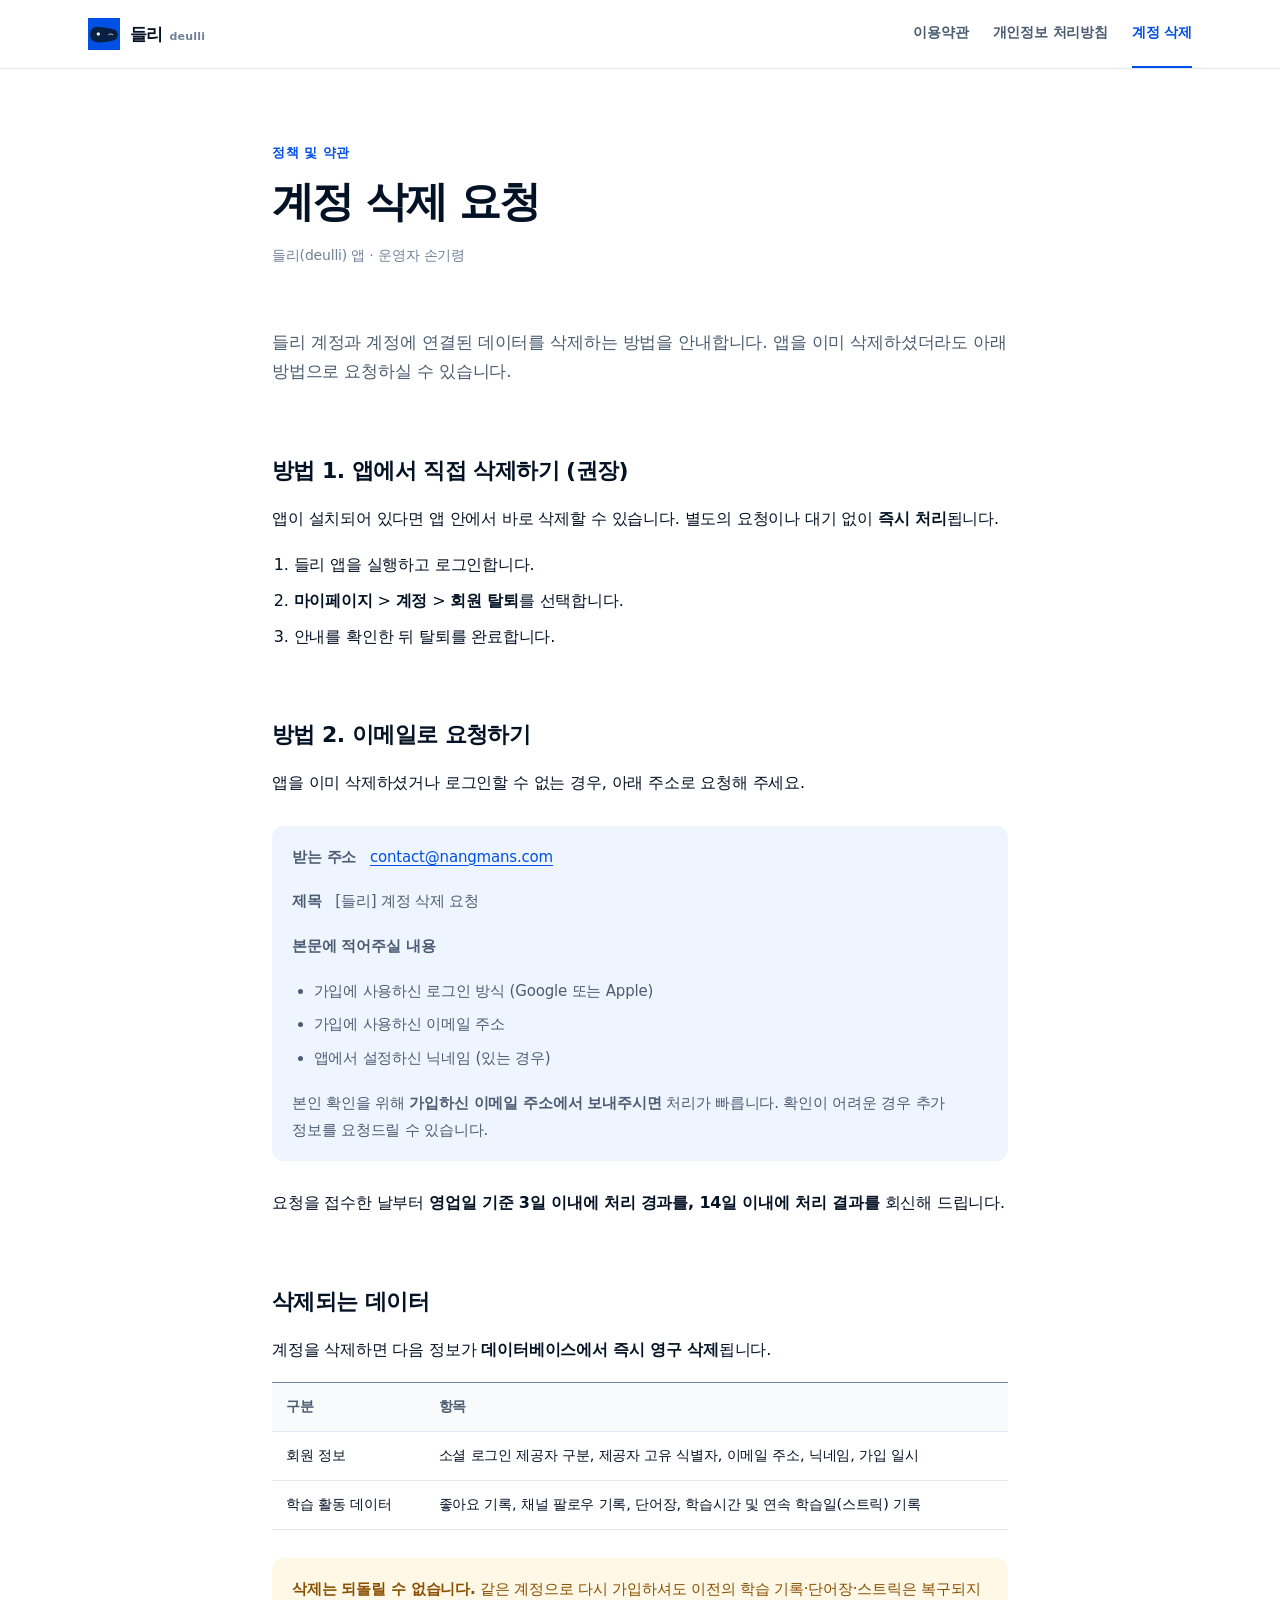
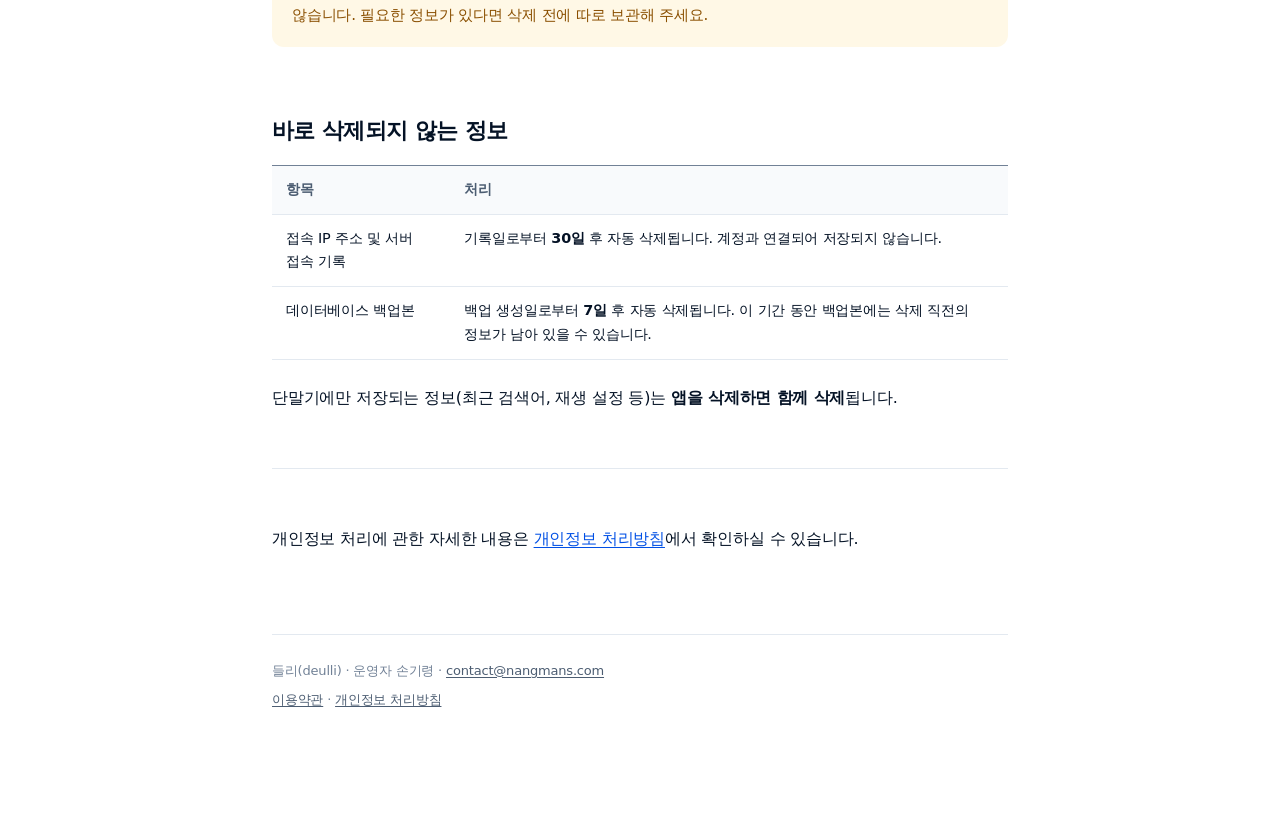
==== account-deletion.html @ 16d074c0 "브랜드 로고 및 고정 목차 적용" ====
<!DOCTYPE html>
<html lang="ko">
<head>
<meta charset="utf-8">
<meta name="viewport" content="width=device-width, initial-scale=1">
<title>계정 삭제 요청 · 들리(deulli)</title>
<meta name="description" content="들리(deulli) 앱의 계정과 데이터를 삭제하는 방법을 안내합니다.">
<meta name="robots" content="index, follow">
<link rel="canonical" href="https://deulli.policy.nangmans.com/account-deletion">
<meta property="og:type" content="website">
<meta property="og:locale" content="ko_KR">
<meta property="og:site_name" content="들리(deulli)">
<meta property="og:title" content="계정 삭제 요청 · 들리(deulli)">
<meta property="og:description" content="들리(deulli) 앱의 계정과 데이터를 삭제하는 방법을 안내합니다.">
<meta property="og:url" content="https://deulli.policy.nangmans.com/account-deletion">
<link rel="icon" type="image/svg+xml" href="/logo.svg">
<link rel="stylesheet" href="/styles.css">
</head>
<body>

<a class="skip-link" href="#main-content">본문으로 건너뛰기</a>

<header class="site-header">
	<div class="site-header-inner">
		<a class="brand" href="/terms" aria-label="들리 정책 및 약관">
			<img class="brand-logo" src="/logo.svg" alt="" width="32" height="32">
			<span>들리 <small>deulli</small></span>
		</a>
		<nav class="policy-tabs" aria-label="정책 문서">
			<a href="/terms">이용약관</a>
			<a href="/privacy">개인정보 처리방침</a>
			<a href="/account-deletion" aria-current="page">계정 삭제</a>
		</nav>
	</div>
</header>

<main class="wrap" id="main-content">

<header class="doc">
	<p class="eyebrow">정책 및 약관</p>
	<h1>계정 삭제 요청</h1>
	<p class="meta">들리(deulli) 앱 · 운영자 손기령</p>
</header>

<article class="document-body standalone">

<p class="lead">들리 계정과 계정에 연결된 데이터를 삭제하는 방법을 안내합니다. 앱을 이미 삭제하셨더라도 아래 방법으로 요청하실 수 있습니다.</p>

<h2>방법 1. 앱에서 직접 삭제하기 (권장)</h2>
<p>앱이 설치되어 있다면 앱 안에서 바로 삭제할 수 있습니다. 별도의 요청이나 대기 없이 <strong>즉시 처리</strong>됩니다.</p>
<ol>
	<li>들리 앱을 실행하고 로그인합니다.</li>
	<li><strong>마이페이지</strong> &gt; <strong>계정</strong> &gt; <strong>회원 탈퇴</strong>를 선택합니다.</li>
	<li>안내를 확인한 뒤 탈퇴를 완료합니다.</li>
</ol>

<h2>방법 2. 이메일로 요청하기</h2>
<p>앱을 이미 삭제하셨거나 로그인할 수 없는 경우, 아래 주소로 요청해 주세요.</p>

<div class="note">
	<p><strong>받는 주소</strong> &nbsp; <a href="mailto:contact@nangmans.com?subject=%5B%EB%93%A4%EB%A6%AC%5D%20%EA%B3%84%EC%A0%95%20%EC%82%AD%EC%A0%9C%20%EC%9A%94%EC%B2%AD">contact@nangmans.com</a></p>
	<p><strong>제목</strong> &nbsp; [들리] 계정 삭제 요청</p>
	<p><strong>본문에 적어주실 내용</strong></p>
	<ul>
		<li>가입에 사용하신 로그인 방식 (Google 또는 Apple)</li>
		<li>가입에 사용하신 이메일 주소</li>
		<li>앱에서 설정하신 닉네임 (있는 경우)</li>
	</ul>
	<p>본인 확인을 위해 <strong>가입하신 이메일 주소에서 보내주시면</strong> 처리가 빠릅니다. 확인이 어려운 경우 추가 정보를 요청드릴 수 있습니다.</p>
</div>

<p>요청을 접수한 날부터 <strong>영업일 기준 3일 이내에 처리 경과를, 14일 이내에 처리 결과를</strong> 회신해 드립니다.</p>

<h2>삭제되는 데이터</h2>
<p>계정을 삭제하면 다음 정보가 <strong>데이터베이스에서 즉시 영구 삭제</strong>됩니다.</p>
<div class="table-scroll">
<table>
<tbody>
	<tr><th>구분</th><th>항목</th></tr>
	<tr><td>회원 정보</td><td>소셜 로그인 제공자 구분, 제공자 고유 식별자, 이메일 주소, 닉네임, 가입 일시</td></tr>
	<tr><td>학습 활동 데이터</td><td>좋아요 기록, 채널 팔로우 기록, 단어장, 학습시간 및 연속 학습일(스트릭) 기록</td></tr>
</tbody>
</table>
</div>

<div class="warn">
	<p><strong>삭제는 되돌릴 수 없습니다.</strong> 같은 계정으로 다시 가입하셔도 이전의 학습 기록·단어장·스트릭은 복구되지 않습니다. 필요한 정보가 있다면 삭제 전에 따로 보관해 주세요.</p>
</div>

<h2>바로 삭제되지 않는 정보</h2>
<div class="table-scroll">
<table>
<tbody>
	<tr><th>항목</th><th>처리</th></tr>
	<tr><td>접속 IP 주소 및 서버 접속 기록</td><td>기록일로부터 <strong>30일</strong> 후 자동 삭제됩니다. 계정과 연결되어 저장되지 않습니다.</td></tr>
	<tr><td>데이터베이스 백업본</td><td>백업 생성일로부터 <strong>7일</strong> 후 자동 삭제됩니다. 이 기간 동안 백업본에는 삭제 직전의 정보가 남아 있을 수 있습니다.</td></tr>
</tbody>
</table>
</div>

<p>단말기에만 저장되는 정보(최근 검색어, 재생 설정 등)는 <strong>앱을 삭제하면 함께 삭제</strong>됩니다.</p>

<hr>

<p>개인정보 처리에 관한 자세한 내용은 <a href="/privacy">개인정보 처리방침</a>에서 확인하실 수 있습니다.</p>

</article>

<footer class="doc">
	<p>들리(deulli) · 운영자 손기령 · <a href="mailto:contact@nangmans.com">contact@nangmans.com</a></p>
	<p><a href="/terms">이용약관</a> · <a href="/privacy">개인정보 처리방침</a></p>
</footer>

</main>
</body>
</html>
---- styles.css ----
:root {
	/* Deulli color system — light semantic layer */
	color-scheme: light;
	--background-base: #ffffff;
	--surface-subtle: #f8fafc;
	--surface-muted: #f1f4f8;
	--text-primary: #041225;
	--text-secondary: #4c5d72;
	--text-tertiary: #718196;
	--border-subtle: #e3e9f0;
	--action-primary: #0150e5;
	--action-primary-hover: #0640b9;
	--action-primary-subtle: #eff5ff;
	--warning-subtle: #fff8e6;
	--warning-text: #8a4f00;
	--danger-subtle: #fff0f0;
	--danger-text: #b4232a;
	--content-width: 46rem;
	--site-width: 72rem;
}

* {
	box-sizing: border-box;
}

html {
	-webkit-text-size-adjust: 100%;
	scroll-behavior: smooth;
	scroll-padding-top: 6rem;
}

body {
	margin: 0;
	background: var(--background-base);
	color: var(--text-primary);
	font-family: Pretendard, -apple-system, BlinkMacSystemFont, "Apple SD Gothic Neo",
		"Noto Sans KR", "Malgun Gothic", system-ui, sans-serif;
	font-size: 16px;
	line-height: 1.78;
	letter-spacing: -0.012em;
	word-break: keep-all;
	overflow-wrap: anywhere;
}

a {
	color: var(--action-primary);
	text-underline-offset: 0.18em;
	text-decoration-thickness: 1px;
}

a:hover {
	color: var(--action-primary-hover);
}

a:focus-visible,
summary:focus-visible {
	outline: 3px solid #bbd6ff;
	outline-offset: 3px;
	border-radius: 4px;
}

.skip-link {
	position: fixed;
	z-index: 100;
	top: 0.75rem;
	left: 0.75rem;
	padding: 0.625rem 0.875rem;
	background: var(--text-primary);
	color: #ffffff;
	text-decoration: none;
	transform: translateY(-150%);
}

.skip-link:focus {
	transform: translateY(0);
}

/* 상단 브랜드 및 문서 탭 */
.site-header {
	position: sticky;
	z-index: 20;
	top: 0;
	border-bottom: 1px solid var(--border-subtle);
	background: rgba(255, 255, 255, 0.96);
	backdrop-filter: blur(12px);
	-webkit-backdrop-filter: blur(12px);
}

.site-header-inner {
	display: flex;
	align-items: stretch;
	justify-content: space-between;
	width: min(100%, var(--site-width));
	min-height: 4.25rem;
	margin: 0 auto;
	padding: 0 1.5rem;
	gap: 2rem;
}

.brand {
	display: inline-flex;
	flex: 0 0 auto;
	align-items: center;
	align-self: center;
	gap: 0.625rem;
	color: var(--text-primary);
	font-size: 1.0625rem;
	font-weight: 750;
	letter-spacing: -0.03em;
	text-decoration: none;
}

.brand-logo {
	display: block;
	flex: 0 0 auto;
	width: 2rem;
	height: 2rem;
}

.brand > span {
	display: inline-flex;
	align-items: baseline;
	gap: 0.4rem;
}

.brand small {
	color: var(--text-tertiary);
	font-size: 0.6875rem;
	font-weight: 650;
	letter-spacing: 0.02em;
}

.policy-tabs {
	display: flex;
	align-items: stretch;
	gap: 1.5rem;
	white-space: nowrap;
}

.policy-tabs a {
	display: inline-flex;
	align-items: center;
	border-bottom: 2px solid transparent;
	color: var(--text-secondary);
	font-size: 0.9rem;
	font-weight: 600;
	text-decoration: none;
}

.policy-tabs a:hover {
	color: var(--text-primary);
}

.policy-tabs a[aria-current="page"] {
	border-bottom-color: var(--action-primary);
	color: var(--action-primary);
	font-weight: 700;
}

.wrap {
	width: min(100%, var(--site-width));
	margin: 0 auto;
	padding: 4.5rem 1.5rem 6rem;
}

header.doc {
	max-width: var(--content-width);
	margin-bottom: 3.75rem;
}

.wrap:not(.has-toc) > header.doc {
	margin-inline: auto;
}

.has-toc > header.doc {
	margin-left: 16.5rem;
}

.eyebrow {
	margin: 0 0 0.75rem;
	color: var(--action-primary);
	font-size: 0.8125rem;
	font-weight: 700;
	letter-spacing: 0.04em;
}

h1 {
	margin: 0 0 0.875rem;
	font-size: clamp(2rem, 5vw, 2.625rem);
	font-weight: 760;
	line-height: 1.25;
	letter-spacing: -0.04em;
}

h2 {
	margin: 4rem 0 1.125rem;
	padding-top: 0.25rem;
	font-size: 1.375rem;
	line-height: 1.45;
	letter-spacing: -0.025em;
	scroll-margin-top: 6rem;
}

h3 {
	margin: 2.5rem 0 0.875rem;
	font-size: 1.0625rem;
	line-height: 1.55;
	letter-spacing: -0.015em;
}

p,
ul,
ol {
	margin: 0 0 1.125rem;
}

ul,
ol {
	padding-left: 1.35rem;
}

li {
	margin-bottom: 0.45rem;
}

strong {
	font-weight: 700;
}

.meta {
	margin: 0;
	color: var(--text-tertiary);
	font-size: 0.875rem;
}

.lead {
	color: var(--text-secondary);
	font-size: 1.0625rem;
	line-height: 1.75;
}

hr {
	margin: 3.5rem 0;
	border: 0;
	border-top: 1px solid var(--border-subtle);
}

.document-shell {
	display: grid;
	grid-template-columns: 13.5rem minmax(0, var(--content-width));
	align-items: start;
	gap: 3rem;
}

.document-body {
	min-width: 0;
	max-width: var(--content-width);
}

.document-body > :first-child {
	margin-top: 0;
}

.standalone {
	margin: 0 auto;
}

/* 긴 문서의 목차 */
.toc-column {
	min-width: 0;
	position: sticky;
	top: 6rem;
	max-height: calc(100vh - 7.5rem);
	overflow-y: auto;
	scrollbar-width: thin;
}

nav.toc {
	padding-right: 0.75rem;
}

nav.toc h2 {
	margin: 0 0 0.875rem;
	padding: 0;
	color: var(--text-primary);
	font-size: 0.8125rem;
	font-weight: 700;
	letter-spacing: 0.02em;
}

nav.toc ol {
	margin: 0;
	padding: 0;
	list-style: none;
	font-size: 0.8125rem;
	line-height: 1.55;
}

nav.toc li {
	margin: 0;
}

nav.toc a {
	display: block;
	padding: 0.35rem 0;
	color: var(--text-tertiary);
	text-decoration: none;
}

nav.toc a:hover {
	color: var(--action-primary);
}

/* 조문 항 번호 */
.clause {
	margin: 0 0 0.9375rem;
}

/* 표 */
.table-scroll {
	margin: 0 0 1.5rem;
	overflow-x: auto;
	-webkit-overflow-scrolling: touch;
}

table {
	width: 100%;
	min-width: 30rem;
	border-collapse: collapse;
	border-top: 1px solid var(--text-tertiary);
	border-bottom: 1px solid var(--border-subtle);
	font-size: 0.9rem;
	line-height: 1.65;
}

th,
td {
	padding: 0.75rem 0.875rem;
	border: 0;
	border-bottom: 1px solid var(--border-subtle);
	text-align: left;
	vertical-align: top;
}

th {
	background: var(--surface-subtle);
	color: var(--text-secondary);
	font-weight: 700;
	white-space: nowrap;
}

/* 안내 및 주의 */
.note,
.warn {
	margin: 1.75rem 0;
	padding: 1.125rem 1.25rem;
	border-radius: 12px;
	font-size: 0.9375rem;
}

.note {
	background: var(--action-primary-subtle);
	color: var(--text-secondary);
}

.warn {
	background: var(--warning-subtle);
	color: var(--warning-text);
}

.note p:last-child,
.warn p:last-child,
.note ul:last-child,
.warn ul:last-child {
	margin-bottom: 0;
}

/* 배포 전 채워야 할 값 */
.todo {
	padding: 0.0625rem 0.375rem;
	border-radius: 4px;
	background: var(--danger-subtle);
	color: var(--danger-text);
	font-size: 0.9em;
	font-weight: 700;
}

footer.doc {
	max-width: var(--content-width);
	margin-top: 5rem;
	margin-left: auto;
	margin-right: auto;
	padding-top: 1.5rem;
	border-top: 1px solid var(--border-subtle);
	color: var(--text-tertiary);
	font-size: 0.8125rem;
}

.has-toc > footer.doc {
	margin-left: 16.5rem;
	margin-right: 0;
}

footer.doc p {
	margin-bottom: 0.4rem;
}

footer.doc a {
	color: var(--text-secondary);
}

.redirect {
	display: grid;
	min-height: 100vh;
	place-items: center;
	padding: 1.5rem;
	text-align: center;
}

.redirect p {
	color: var(--text-secondary);
}

@media (max-width: 760px) {
	html {
		scroll-padding-top: 8.75rem;
	}

	.site-header-inner {
		display: block;
		min-height: auto;
		padding: 0.75rem 1rem 0;
	}

	.brand {
		min-height: 1.75rem;
	}

	.policy-tabs {
		gap: 1.25rem;
		margin: 0.5rem -1rem 0;
		padding: 0 1rem;
		overflow-x: auto;
		scrollbar-width: none;
	}

	.policy-tabs::-webkit-scrollbar {
		display: none;
	}

	.policy-tabs a {
		min-height: 2.75rem;
		font-size: 0.875rem;
	}

	.wrap {
		padding: 3.25rem 1.25rem 4.5rem;
	}

	header.doc,
	.has-toc > header.doc,
	.has-toc > footer.doc {
		margin-left: 0;
		margin-right: 0;
	}

	.wrap:not(.has-toc) > header.doc,
	.wrap:not(.has-toc) > footer.doc {
		margin-left: auto;
		margin-right: auto;
	}

	.has-toc > header.doc {
		margin-bottom: 2.75rem;
	}

	h1 {
		font-size: 2rem;
	}

	h2 {
		margin-top: 3.5rem;
		font-size: 1.25rem;
		scroll-margin-top: 8.75rem;
	}

	.document-shell {
		display: block;
	}

	.toc-column {
		position: static;
		max-height: none;
		margin-bottom: 3rem;
		overflow: visible;
	}

	nav.toc {
		position: static;
		max-height: 15rem;
		padding: 1rem 1.125rem;
		border-radius: 12px;
		background: var(--surface-subtle);
	}

	nav.toc h2 {
		margin-bottom: 0.5rem;
	}

	nav.toc a {
		padding: 0.4rem 0;
	}

	th,
	td {
		padding: 0.6875rem 0.75rem;
	}
}

@media print {
	.site-header,
	.toc-column {
		display: none;
	}

	.wrap {
		width: auto;
		padding: 0;
	}

	.has-toc > header.doc,
	.has-toc > footer.doc {
		margin-left: 0;
		margin-right: 0;
	}

	.document-shell {
		display: block;
	}

	a {
		color: inherit;
	}
}
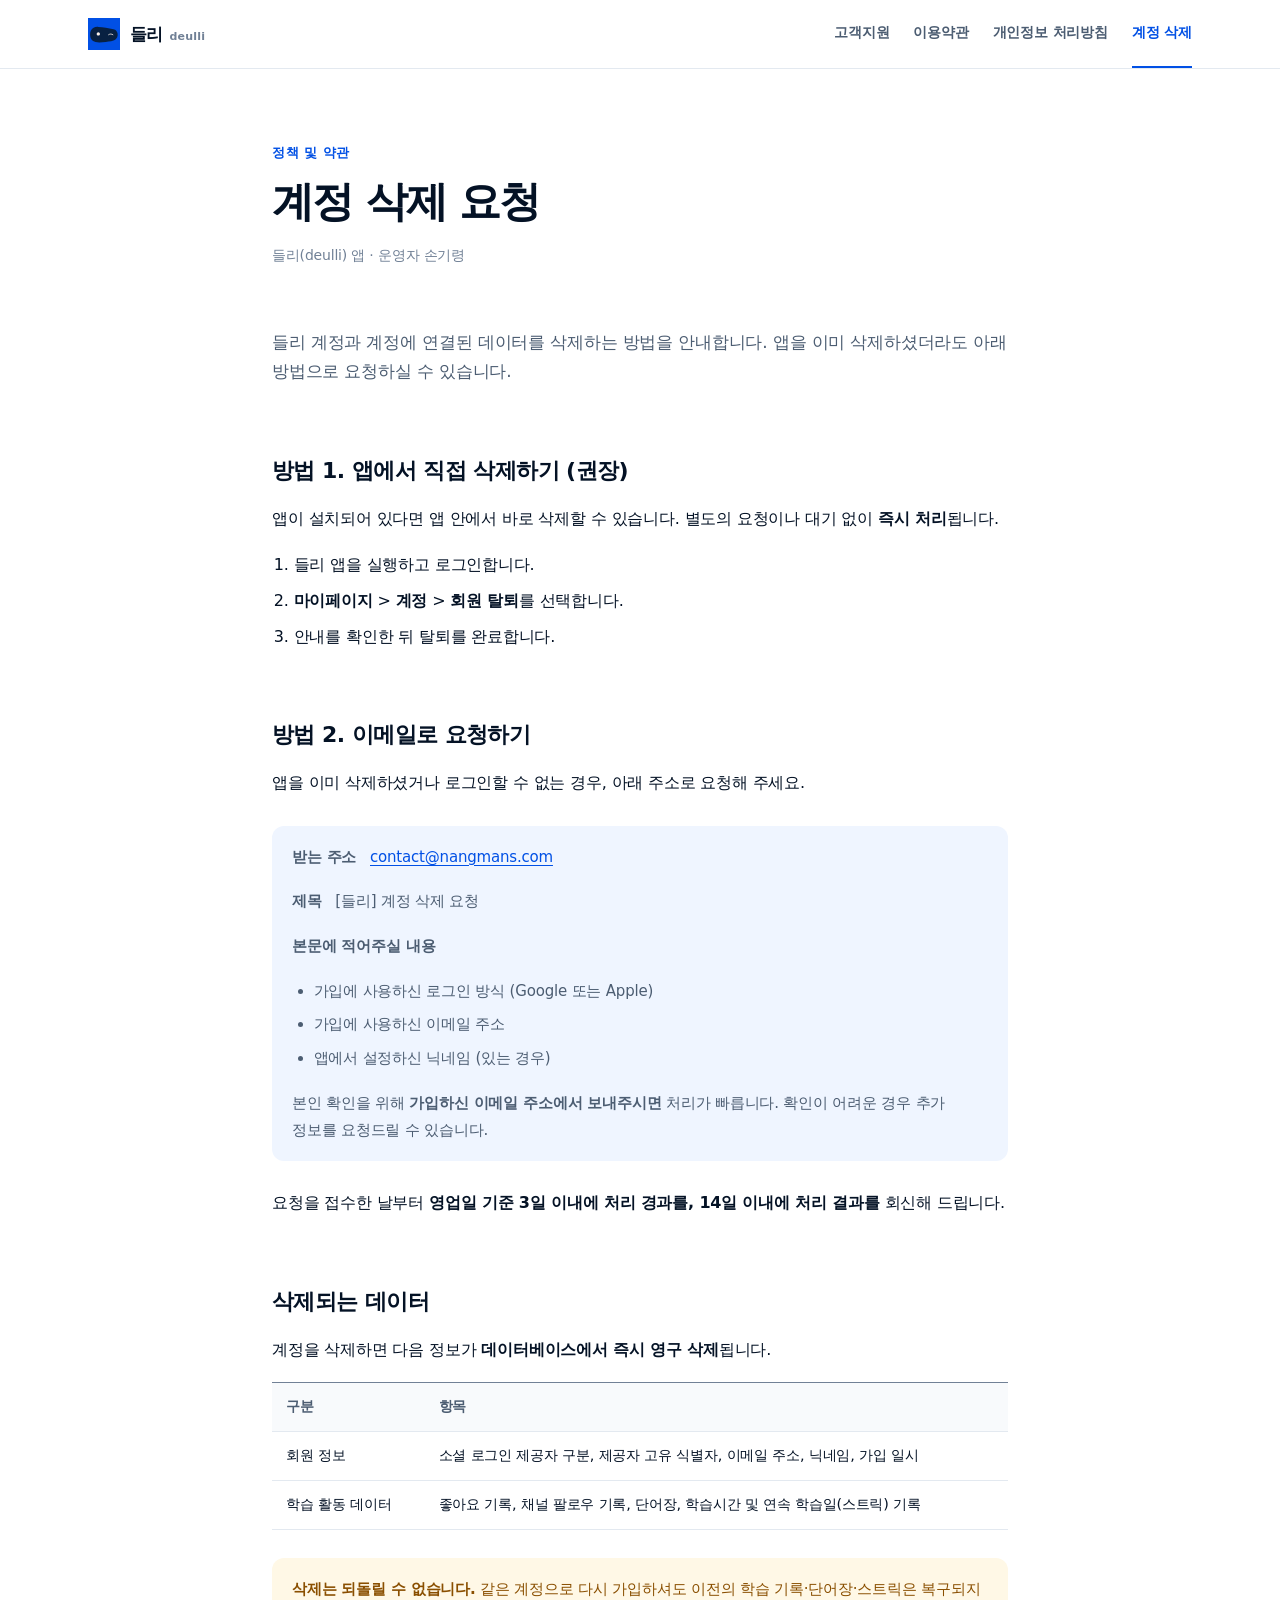
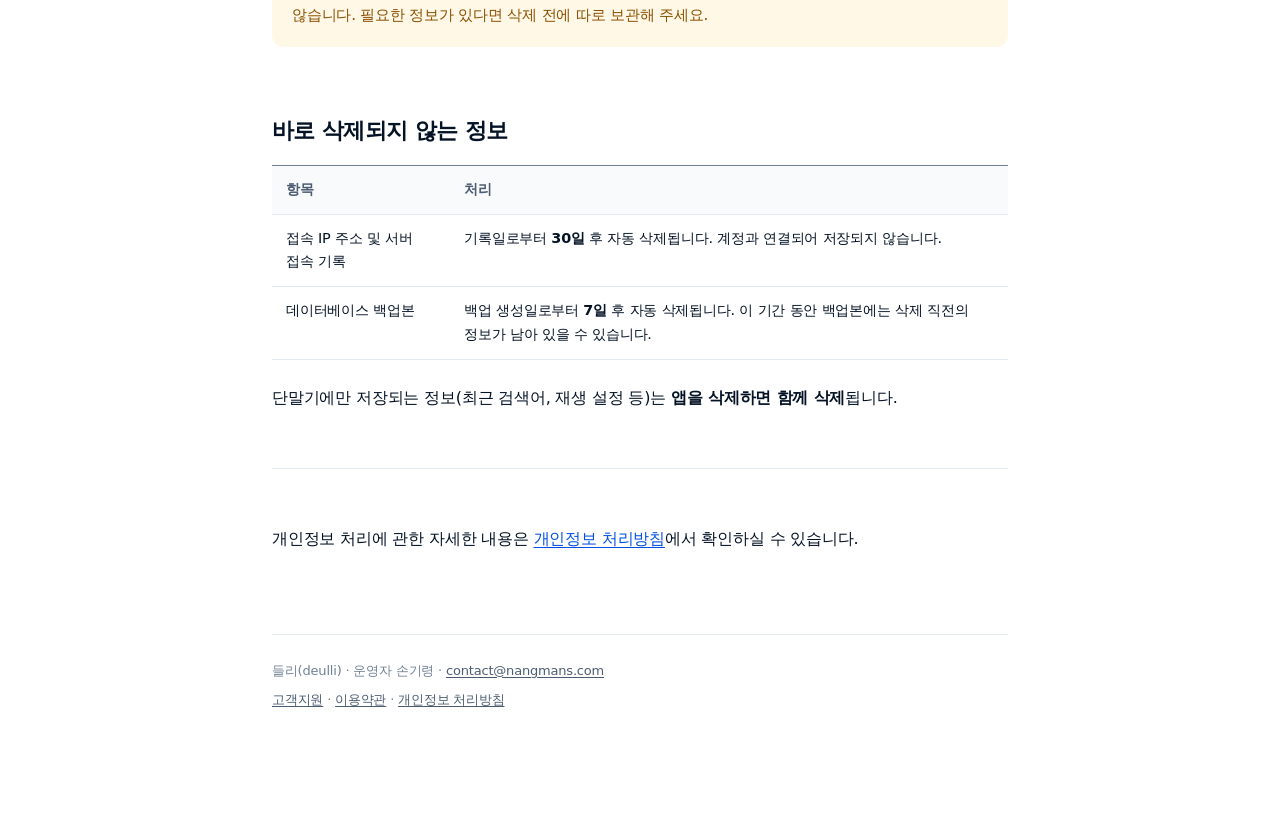
==== commit da53c2e3: "feat: 고객지원 페이지(/support) 추가 App Store Connect 의 Support URL 은 Privacy Policy URL 과 함께 required 필드다. " ====
--- a/account-deletion.html
+++ b/account-deletion.html
@@ -27,6 +27,7 @@
 			<span>들리 <small>deulli</small></span>
 		</a>
 		<nav class="policy-tabs" aria-label="정책 문서">
+			<a href="/support">고객지원</a>
 			<a href="/terms">이용약관</a>
 			<a href="/privacy">개인정보 처리방침</a>
 			<a href="/account-deletion" aria-current="page">계정 삭제</a>
@@ -108,7 +109,7 @@
 
 <footer class="doc">
 	<p>들리(deulli) · 운영자 손기령 · <a href="mailto:contact@nangmans.com">contact@nangmans.com</a></p>
-	<p><a href="/terms">이용약관</a> · <a href="/privacy">개인정보 처리방침</a></p>
+	<p><a href="/support">고객지원</a> · <a href="/terms">이용약관</a> · <a href="/privacy">개인정보 처리방침</a></p>
 </footer>
 
 </main>
--- a/styles.css
+++ b/styles.css
@@ -279,13 +279,38 @@
 	padding-right: 0.75rem;
 }
 
-nav.toc h2 {
-	margin: 0 0 0.875rem;
-	padding: 0;
+.toc-disclosure > summary {
+	display: flex;
+	align-items: center;
+	justify-content: space-between;
+	gap: 0.75rem;
+	margin-bottom: 0.875rem;
 	color: var(--text-primary);
 	font-size: 0.8125rem;
 	font-weight: 700;
 	letter-spacing: 0.02em;
+	list-style: none;
+	cursor: pointer;
+}
+
+.toc-disclosure > summary::-webkit-details-marker {
+	display: none;
+}
+
+.toc-disclosure > summary::after {
+	content: "";
+	flex: 0 0 auto;
+	width: 0.4375rem;
+	height: 0.4375rem;
+	margin-top: -0.25rem;
+	border-right: 1.5px solid var(--text-tertiary);
+	border-bottom: 1.5px solid var(--text-tertiary);
+	transform: rotate(45deg);
+}
+
+.toc-disclosure[open] > summary::after {
+	margin-top: 0.1875rem;
+	transform: rotate(-135deg);
 }
 
 nav.toc ol {
@@ -311,6 +336,11 @@
 	color: var(--action-primary);
 }
 
+.toc-note {
+	color: var(--text-tertiary);
+	white-space: nowrap;
+}
+
 /* 조문 항 번호 */
 .clause {
 	margin: 0 0 0.9375rem;
@@ -321,6 +351,11 @@
 	margin: 0 0 1.5rem;
 	overflow-x: auto;
 	-webkit-overflow-scrolling: touch;
+}
+
+/* 열이 많은 표는 좁게 눌리면 법령 인용이 중간에서 끊기므로 최소 폭을 더 준다 */
+table.wide {
+	min-width: 52rem;
 }
 
 table {
@@ -373,6 +408,55 @@
 .note ul:last-child,
 .warn ul:last-child {
 	margin-bottom: 0;
+}
+
+/* 고객지원 — 문의 창구 강조 블록. 스토어 심사에서 연락 수단이 한눈에 보여야 한다 */
+.contact-panel {
+	margin: 1.75rem 0 2rem;
+	padding: 1.5rem;
+	border: 1px solid var(--border-subtle);
+	border-radius: 14px;
+	background: var(--surface-subtle);
+}
+
+.contact-panel dl {
+	display: grid;
+	grid-template-columns: auto minmax(0, 1fr);
+	margin: 0 0 1.375rem;
+	gap: 0.5rem 1.5rem;
+	font-size: 0.9375rem;
+}
+
+.contact-panel dt {
+	color: var(--text-tertiary);
+	font-weight: 700;
+	white-space: nowrap;
+}
+
+.contact-panel dd {
+	margin: 0;
+}
+
+.contact-panel > :last-child {
+	margin-bottom: 0;
+}
+
+.button {
+	display: inline-flex;
+	align-items: center;
+	min-height: 2.75rem;
+	padding: 0 1.375rem;
+	border-radius: 10px;
+	background: var(--action-primary);
+	color: #ffffff;
+	font-size: 0.9375rem;
+	font-weight: 700;
+	text-decoration: none;
+}
+
+.button:hover {
+	background: var(--action-primary-hover);
+	color: #ffffff;
 }
 
 /* 배포 전 채워야 할 값 */
@@ -412,6 +496,7 @@
 .redirect {
 	display: grid;
 	min-height: 100vh;
+	min-height: 100svh;
 	place-items: center;
 	padding: 1.5rem;
 	text-align: center;
@@ -421,7 +506,78 @@
 	color: var(--text-secondary);
 }
 
-@media (max-width: 760px) {
+/* 사이드바 목차를 유지하기에 폭이 좁아지는 구간 — 단일 컬럼으로 전환 */
+@media (max-width: 60rem) {
+	.document-shell {
+		display: block;
+	}
+
+	header.doc,
+	.has-toc > header.doc,
+	.has-toc > footer.doc {
+		margin-left: 0;
+		margin-right: 0;
+	}
+
+	.wrap:not(.has-toc) > header.doc,
+	.wrap:not(.has-toc) > footer.doc {
+		margin-left: auto;
+		margin-right: auto;
+	}
+
+	.has-toc > header.doc {
+		margin-bottom: 2.75rem;
+	}
+
+	/* 목차는 본문 위 접이식 카드로 배치한다. 높이를 제한하면 내용이 넘쳐 본문을 가리므로
+	   max-height 를 두지 않고, 대신 기본 접힘 상태로 본문을 밀어내지 않게 한다. */
+	.toc-column {
+		position: static;
+		max-width: var(--content-width);
+		max-height: none;
+		margin-bottom: 2.5rem;
+		overflow: visible;
+	}
+
+	.toc-disclosure {
+		padding: 0.875rem 1.125rem;
+		border-radius: 14px;
+		background: var(--surface-subtle);
+	}
+
+	.toc-disclosure > summary {
+		align-items: center;
+		min-height: 1.75rem;
+		margin-bottom: 0;
+		font-size: 0.9375rem;
+	}
+
+	.toc-disclosure[open] > summary {
+		margin-bottom: 0.375rem;
+	}
+
+	nav.toc {
+		position: static;
+		max-height: none;
+		padding-right: 0;
+	}
+
+	nav.toc ol {
+		font-size: 0.875rem;
+		line-height: 1.5;
+	}
+
+	nav.toc li + li {
+		border-top: 1px solid var(--border-subtle);
+	}
+
+	nav.toc a {
+		padding: 0.5625rem 0;
+	}
+}
+
+/* 휴대폰 */
+@media (max-width: 47.5rem) {
 	html {
 		scroll-padding-top: 8.75rem;
 	}
@@ -457,87 +613,102 @@
 		padding: 3.25rem 1.25rem 4.5rem;
 	}
 
-	header.doc,
+	h1 {
+		font-size: clamp(1.625rem, 7vw, 2rem);
+	}
+
+	h2 {
+		margin-top: 3.5rem;
+		font-size: 1.25rem;
+		scroll-margin-top: 8.75rem;
+	}
+
+	h3 {
+		margin-top: 2rem;
+	}
+
+	/* 표는 좌우 여백까지 써야 좁은 화면에서 읽을 수 있다 */
+	.table-scroll {
+		margin-inline: -1.25rem;
+		padding-inline: 1.25rem;
+	}
+
+	th,
+	td {
+		padding: 0.6875rem 0.75rem;
+	}
+
+	.note,
+	.warn {
+		padding: 1rem 1.125rem;
+	}
+
+	.contact-panel {
+		padding: 1.25rem;
+	}
+
+	/* 좁은 화면에서는 항목명과 값을 위아래로 쌓는다 */
+	.contact-panel dl {
+		display: block;
+	}
+
+	.contact-panel dt {
+		margin-top: 0.75rem;
+		font-size: 0.8125rem;
+	}
+
+	.contact-panel dt:first-child {
+		margin-top: 0;
+	}
+
+	.button {
+		width: 100%;
+		justify-content: center;
+	}
+
+	footer.doc {
+		margin-top: 3.5rem;
+	}
+}
+
+/* 소형 휴대폰 (320px 대) */
+@media (max-width: 23.5rem) {
+	.wrap {
+		padding-left: 1rem;
+		padding-right: 1rem;
+	}
+
+	.table-scroll {
+		margin-inline: -1rem;
+		padding-inline: 1rem;
+	}
+
+	.toc-note {
+		white-space: normal;
+	}
+}
+
+@media print {
+	.site-header,
+	.toc-column {
+		display: none;
+	}
+
+	.wrap {
+		width: auto;
+		padding: 0;
+	}
+
 	.has-toc > header.doc,
 	.has-toc > footer.doc {
 		margin-left: 0;
 		margin-right: 0;
 	}
 
-	.wrap:not(.has-toc) > header.doc,
-	.wrap:not(.has-toc) > footer.doc {
-		margin-left: auto;
-		margin-right: auto;
-	}
-
-	.has-toc > header.doc {
-		margin-bottom: 2.75rem;
-	}
-
-	h1 {
-		font-size: 2rem;
-	}
-
-	h2 {
-		margin-top: 3.5rem;
-		font-size: 1.25rem;
-		scroll-margin-top: 8.75rem;
-	}
-
 	.document-shell {
 		display: block;
 	}
 
-	.toc-column {
-		position: static;
-		max-height: none;
-		margin-bottom: 3rem;
-		overflow: visible;
-	}
-
-	nav.toc {
-		position: static;
-		max-height: 15rem;
-		padding: 1rem 1.125rem;
-		border-radius: 12px;
-		background: var(--surface-subtle);
-	}
-
-	nav.toc h2 {
-		margin-bottom: 0.5rem;
-	}
-
-	nav.toc a {
-		padding: 0.4rem 0;
-	}
-
-	th,
-	td {
-		padding: 0.6875rem 0.75rem;
-	}
-}
-
-@media print {
-	.site-header,
-	.toc-column {
-		display: none;
-	}
-
-	.wrap {
-		width: auto;
-		padding: 0;
-	}
-
-	.has-toc > header.doc,
-	.has-toc > footer.doc {
-		margin-left: 0;
-		margin-right: 0;
-	}
-
-	.document-shell {
-		display: block;
-	}
-
 	a {
 		color: inherit;
 	}
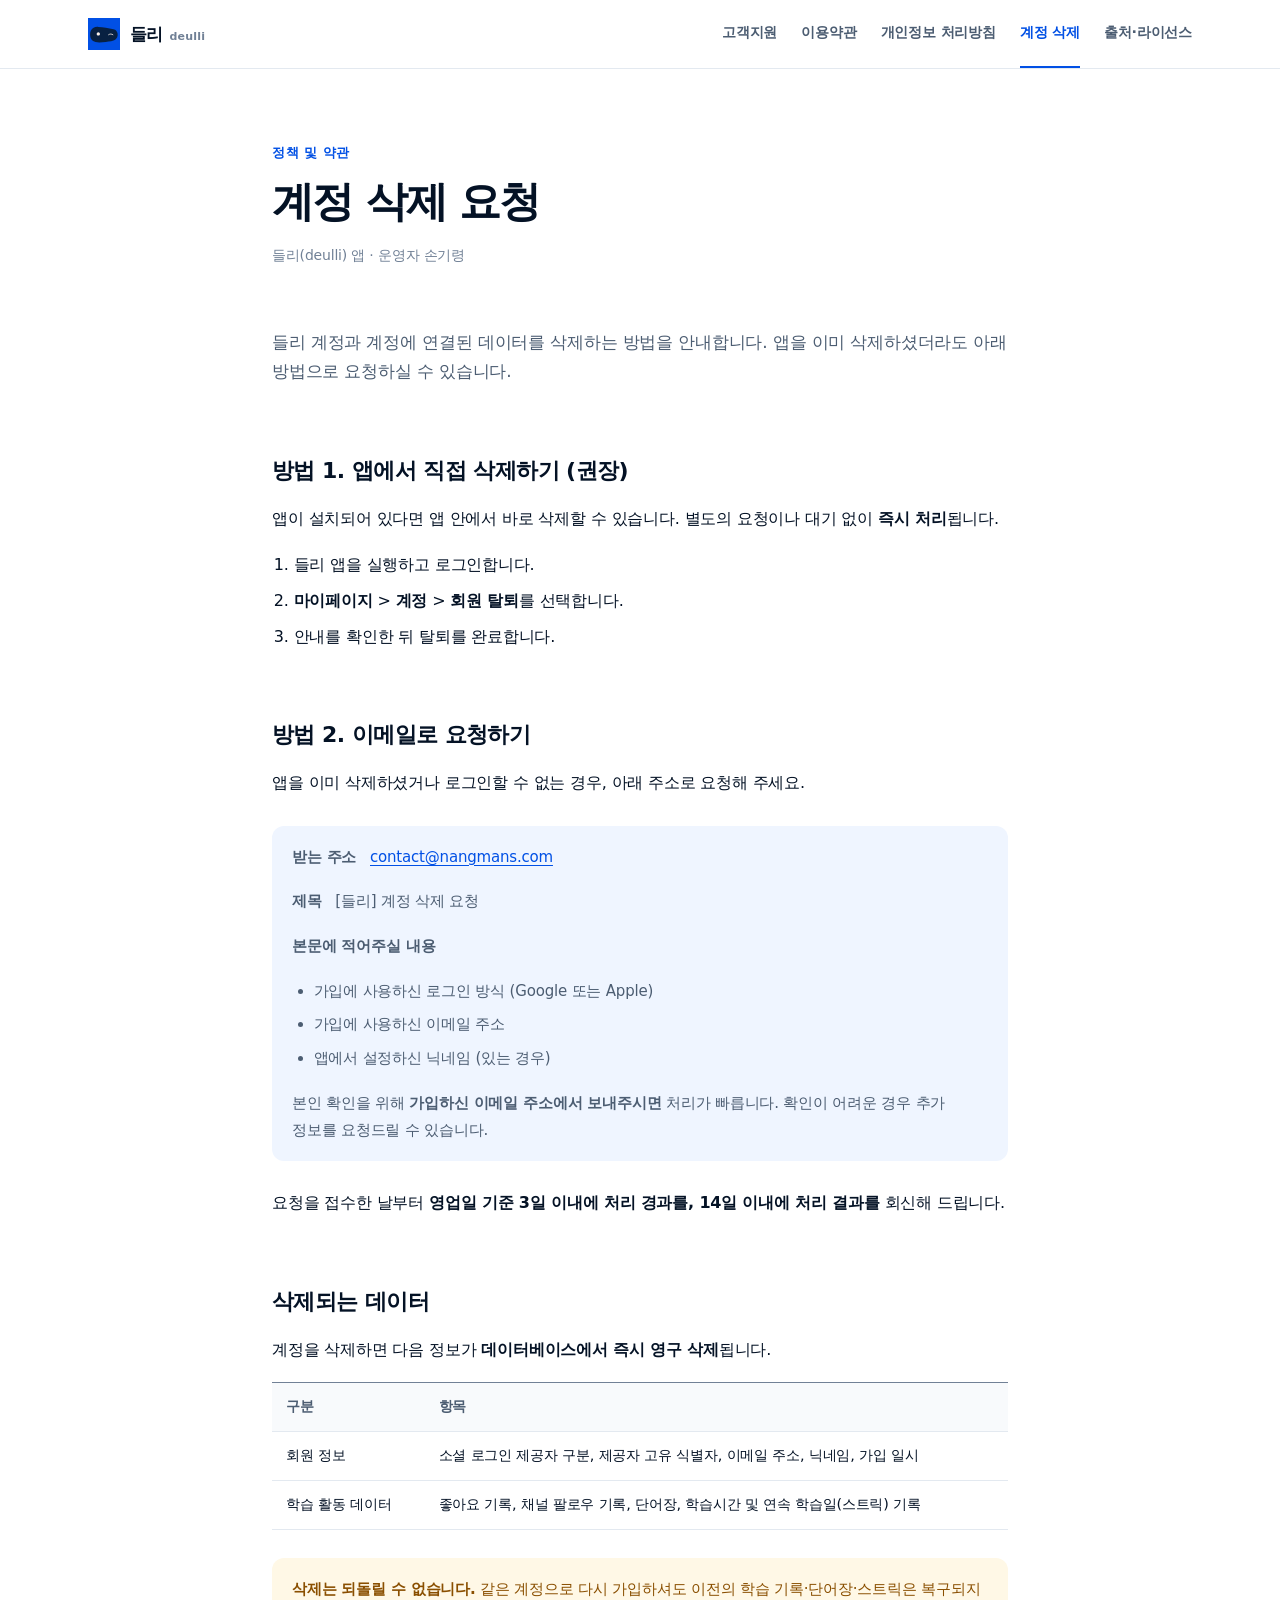
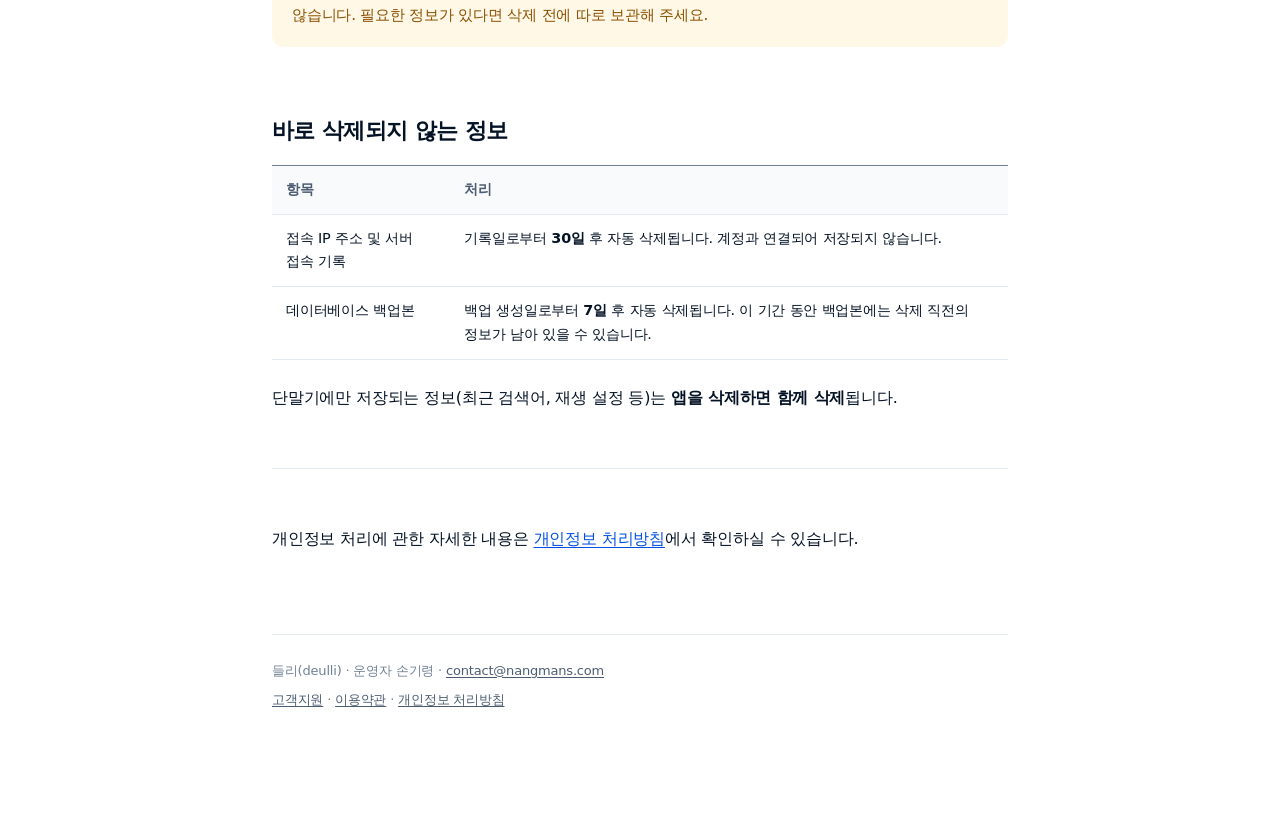
==== commit 3aeaad24: "feat: 출처·라이선스 페이지(/licenses) 추가 단어장 뜻풀이는 위키낱말사전에서 나온 kaikki.org 추출본을 쓴다. 이 자료가 CC BY-SA 4.0이라 저작자 표시" ====
--- a/account-deletion.html
+++ b/account-deletion.html
@@ -31,6 +31,7 @@
 			<a href="/terms">이용약관</a>
 			<a href="/privacy">개인정보 처리방침</a>
 			<a href="/account-deletion" aria-current="page">계정 삭제</a>
+			<a href="/licenses">출처·라이선스</a>
 		</nav>
 	</div>
 </header>
--- a/styles.css
+++ b/styles.css
@@ -302,7 +302,11 @@
 	flex: 0 0 auto;
 	width: 0.4375rem;
 	height: 0.4375rem;
+	/* 45도 회전한 정사각형의 변환 후 경계상자는 변 길이의 약 1.41배라 오른쪽으로
+	   1.7px 정도 삐져나온다. 그대로 두면 overflow-y:auto 인 .toc-column 이
+	   가로로도 스크롤 가능해져 목차 아래에 2px짜리 스크롤바가 생긴다. */
 	margin-top: -0.25rem;
+	margin-right: 2px;
 	border-right: 1.5px solid var(--text-tertiary);
 	border-bottom: 1.5px solid var(--text-tertiary);
 	transform: rotate(45deg);
@@ -545,9 +549,11 @@
 		background: var(--surface-subtle);
 	}
 
+	/* 목차 여닫이와 목차 링크는 모바일에서 유일한 문서 내 탐색 수단이다.
+	   Apple HIG 권장치인 44px 를 터치 영역 높이로 확보한다. */
 	.toc-disclosure > summary {
 		align-items: center;
-		min-height: 1.75rem;
+		min-height: 2.75rem;
 		margin-bottom: 0;
 		font-size: 0.9375rem;
 	}
@@ -572,7 +578,7 @@
 	}
 
 	nav.toc a {
-		padding: 0.5625rem 0;
+		padding: 0.75rem 0;
 	}
 }
 
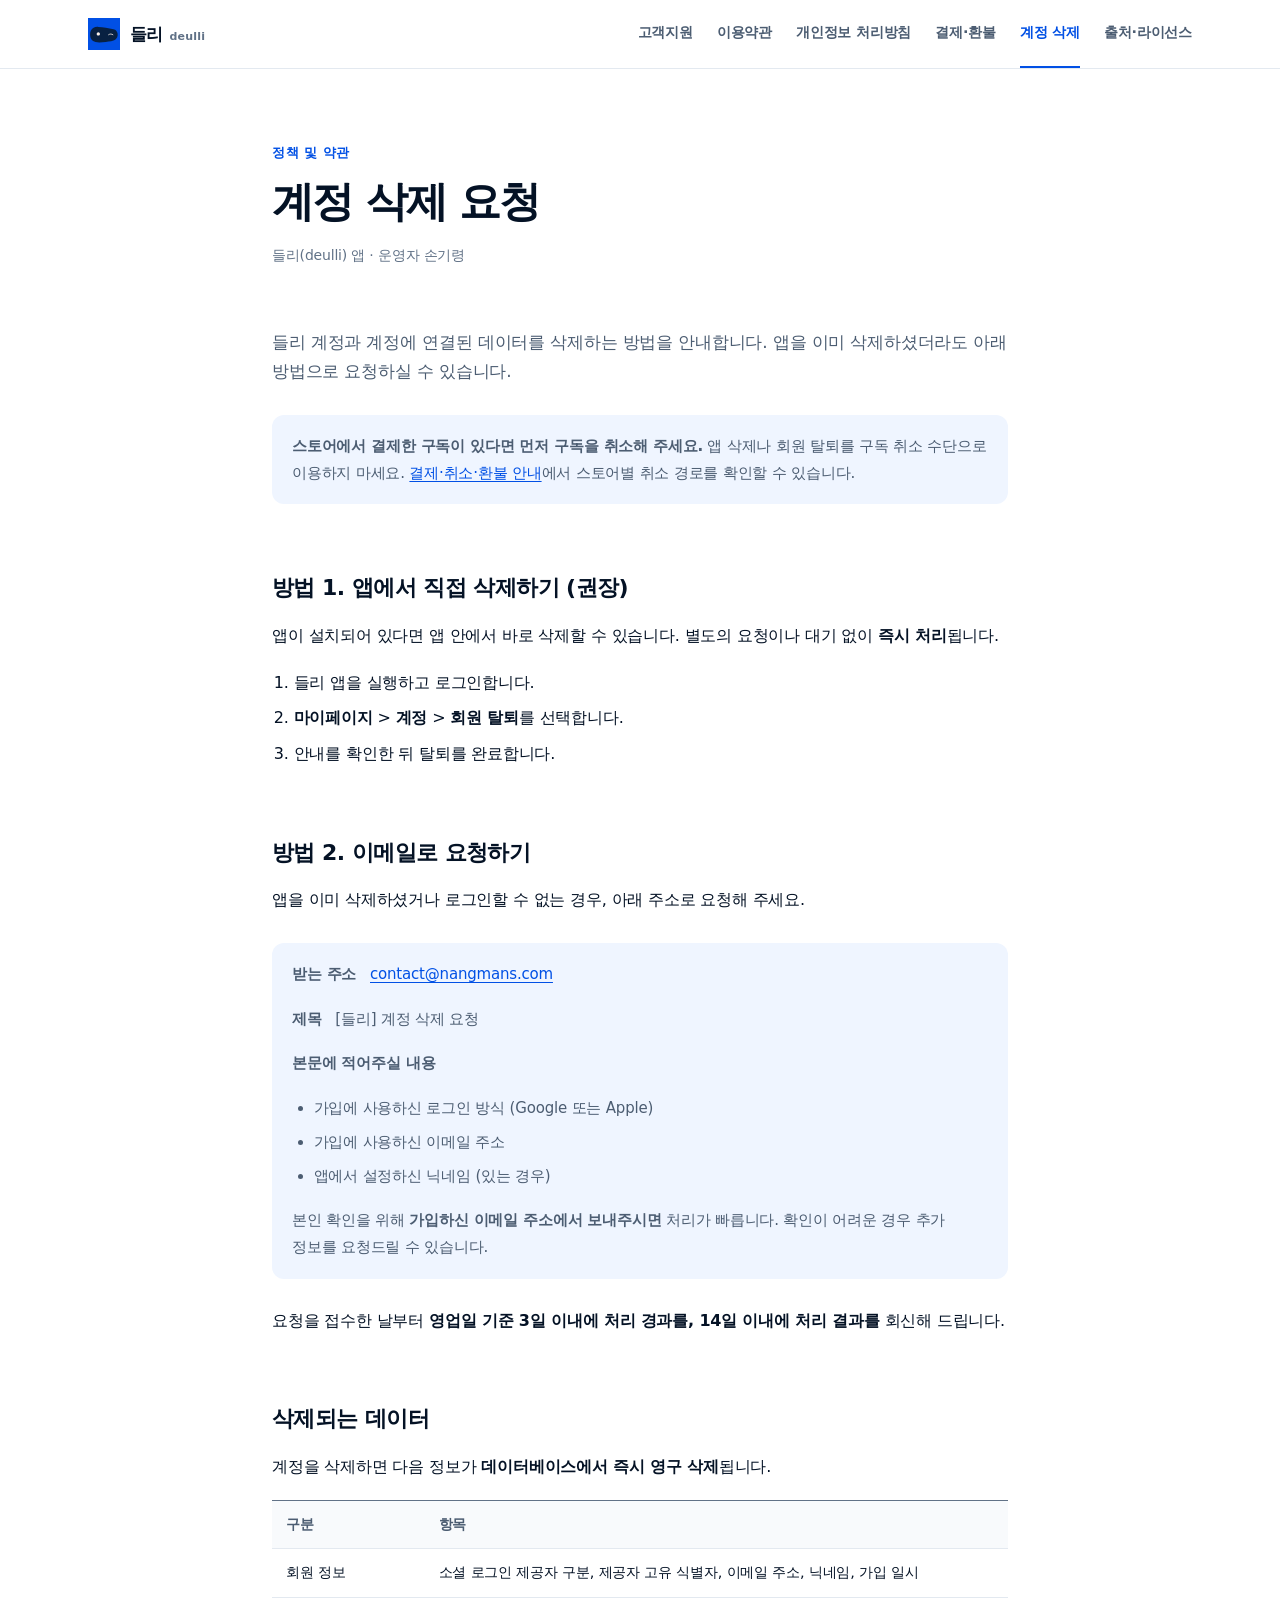
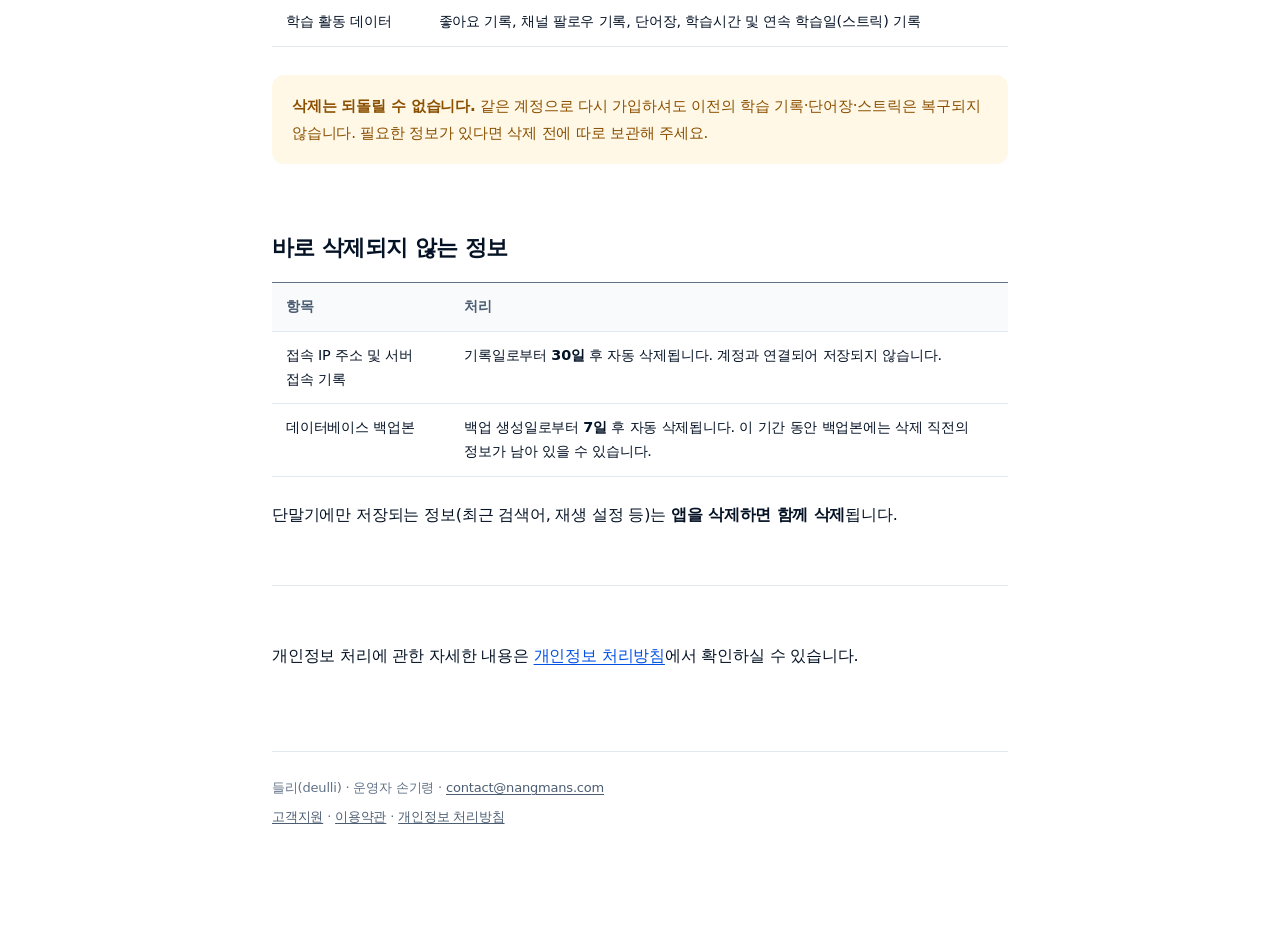
==== commit 1472ed21: "feat(policy): 결제·취소·환불 안내 페이지 추가" ====
--- a/account-deletion.html
+++ b/account-deletion.html
@@ -30,6 +30,7 @@
 			<a href="/support">고객지원</a>
 			<a href="/terms">이용약관</a>
 			<a href="/privacy">개인정보 처리방침</a>
+			<a href="/refund">결제·환불</a>
 			<a href="/account-deletion" aria-current="page">계정 삭제</a>
 			<a href="/licenses">출처·라이선스</a>
 		</nav>
@@ -47,6 +48,10 @@
 <article class="document-body standalone">
 
 <p class="lead">들리 계정과 계정에 연결된 데이터를 삭제하는 방법을 안내합니다. 앱을 이미 삭제하셨더라도 아래 방법으로 요청하실 수 있습니다.</p>
+
+<div class="note">
+	<p><strong>스토어에서 결제한 구독이 있다면 먼저 구독을 취소해 주세요.</strong> 앱 삭제나 회원 탈퇴를 구독 취소 수단으로 이용하지 마세요. <a href="/refund">결제·취소·환불 안내</a>에서 스토어별 취소 경로를 확인할 수 있습니다.</p>
+</div>
 
 <h2>방법 1. 앱에서 직접 삭제하기 (권장)</h2>
 <p>앱이 설치되어 있다면 앱 안에서 바로 삭제할 수 있습니다. 별도의 요청이나 대기 없이 <strong>즉시 처리</strong>됩니다.</p>
--- a/styles.css
+++ b/styles.css
@@ -6,7 +6,7 @@
 	--surface-muted: #f1f4f8;
 	--text-primary: #041225;
 	--text-secondary: #4c5d72;
-	--text-tertiary: #718196;
+	--text-tertiary: #617287;
 	--border-subtle: #e3e9f0;
 	--action-primary: #0150e5;
 	--action-primary-hover: #0640b9;
@@ -54,7 +54,7 @@
 
 a:focus-visible,
 summary:focus-visible {
-	outline: 3px solid #bbd6ff;
+	outline: 3px solid var(--action-primary);
 	outline-offset: 3px;
 	border-radius: 4px;
 }
@@ -512,6 +512,38 @@
 
 /* 사이드바 목차를 유지하기에 폭이 좁아지는 구간 — 단일 컬럼으로 전환 */
 @media (max-width: 60rem) {
+	html {
+		scroll-padding-top: 8.75rem;
+	}
+
+	/* 여섯 문서 탭이 브랜드와 겹치지 않도록 태블릿부터 두 줄로 배치한다. */
+	.site-header-inner {
+		display: block;
+		min-height: auto;
+		padding: 0.75rem 1rem 0;
+	}
+
+	.brand {
+		min-height: 1.75rem;
+	}
+
+	.policy-tabs {
+		gap: 1.25rem;
+		margin: 0.5rem -1rem 0;
+		padding: 0 1rem;
+		overflow-x: auto;
+		scrollbar-width: none;
+	}
+
+	.policy-tabs::-webkit-scrollbar {
+		display: none;
+	}
+
+	.policy-tabs a {
+		min-height: 2.75rem;
+		font-size: 0.875rem;
+	}
+
 	.document-shell {
 		display: block;
 	}
@@ -588,33 +620,6 @@
 		scroll-padding-top: 8.75rem;
 	}
 
-	.site-header-inner {
-		display: block;
-		min-height: auto;
-		padding: 0.75rem 1rem 0;
-	}
-
-	.brand {
-		min-height: 1.75rem;
-	}
-
-	.policy-tabs {
-		gap: 1.25rem;
-		margin: 0.5rem -1rem 0;
-		padding: 0 1rem;
-		overflow-x: auto;
-		scrollbar-width: none;
-	}
-
-	.policy-tabs::-webkit-scrollbar {
-		display: none;
-	}
-
-	.policy-tabs a {
-		min-height: 2.75rem;
-		font-size: 0.875rem;
-	}
-
 	.wrap {
 		padding: 3.25rem 1.25rem 4.5rem;
 	}
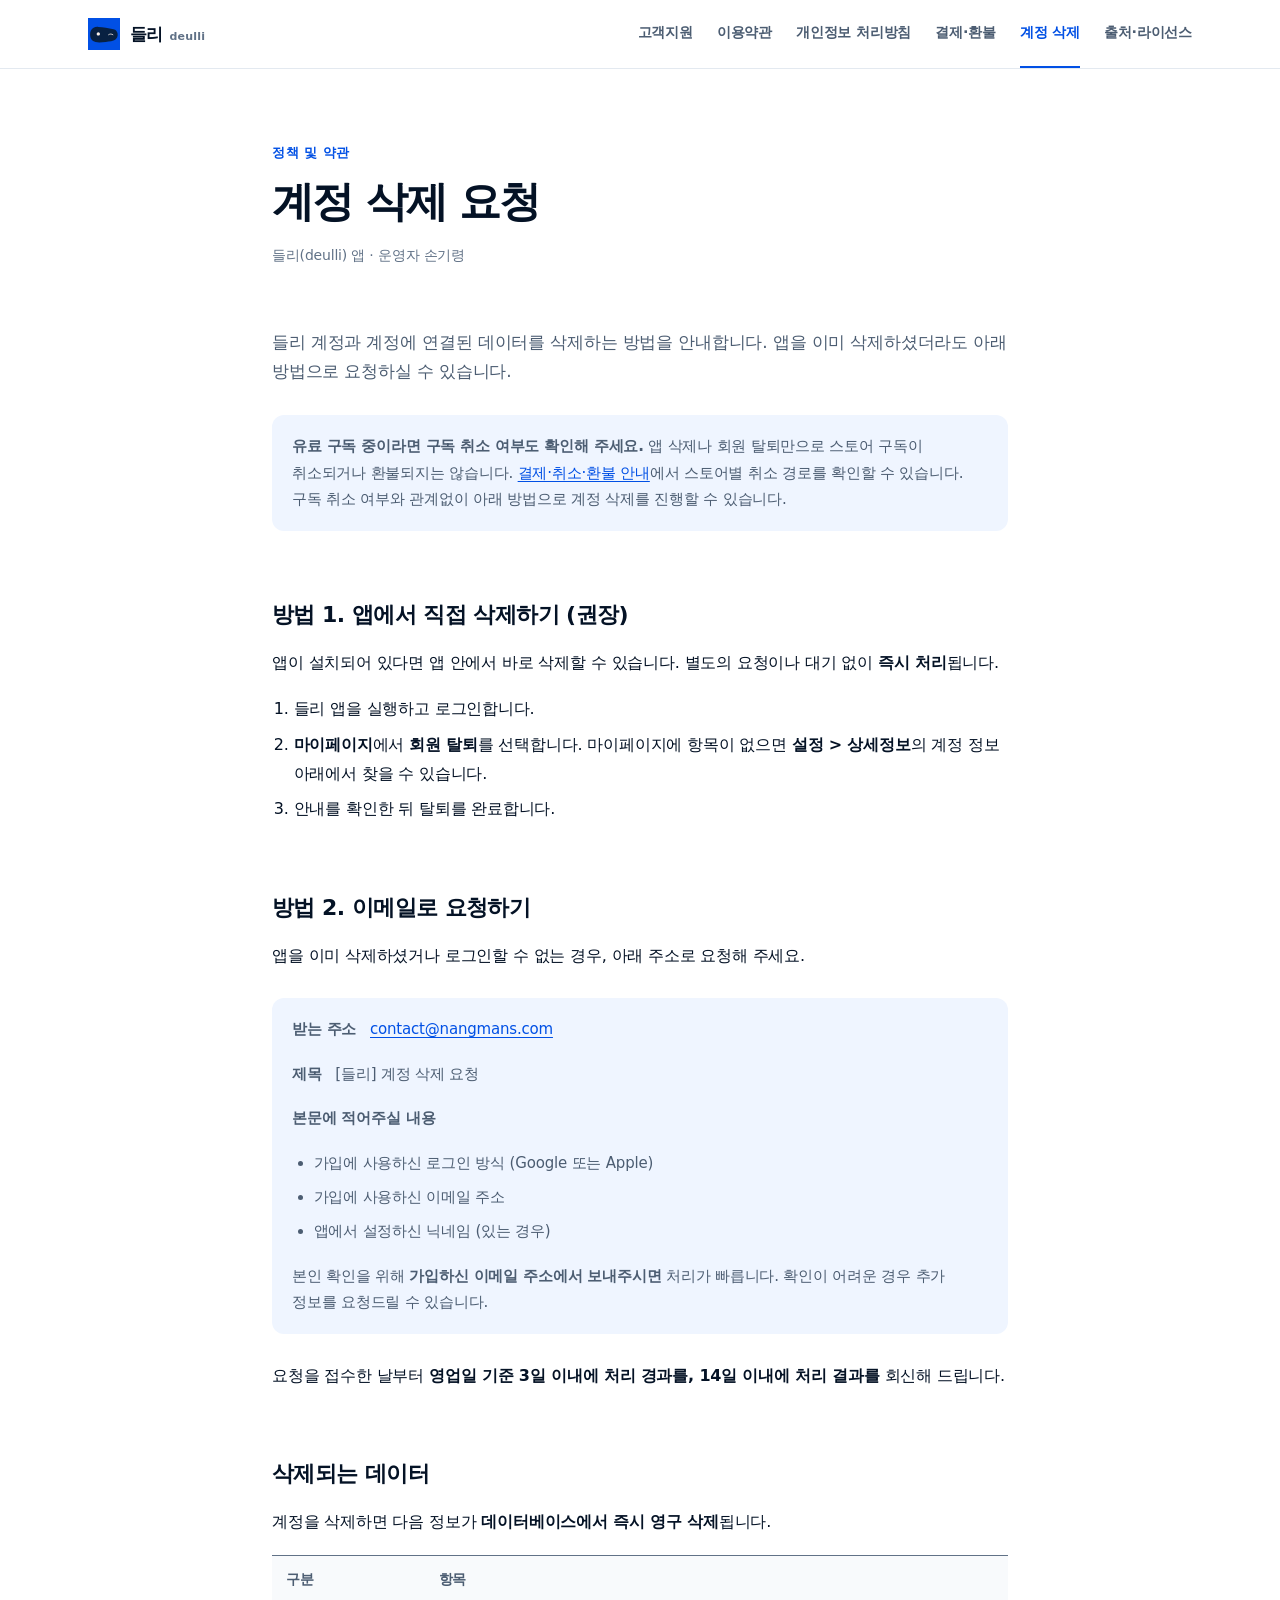
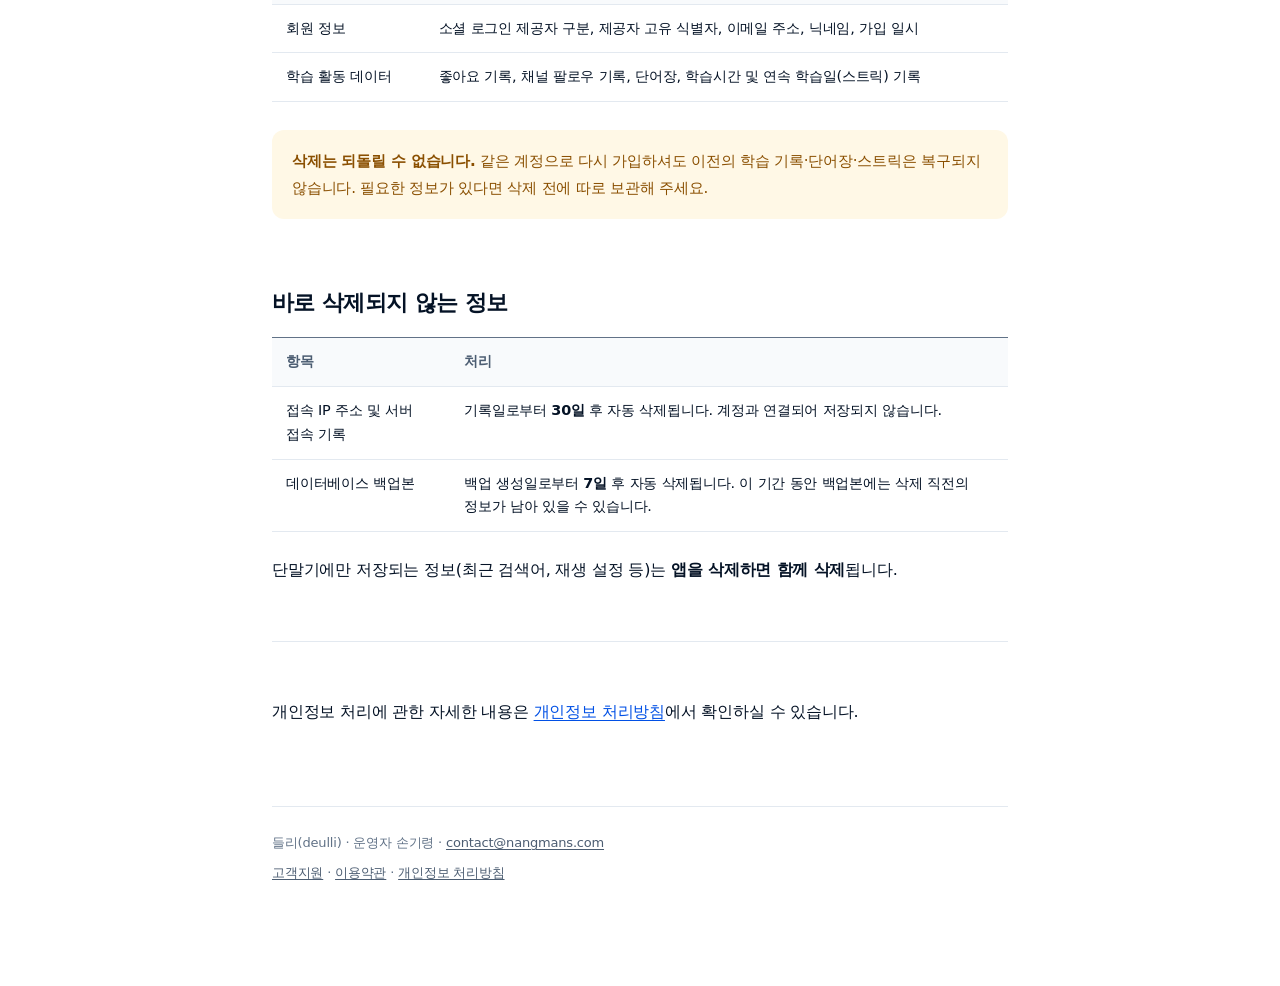
==== commit 674bcf88: "fix(policy): 계정 삭제 경로와 구독 안내 명확화" ====
--- a/account-deletion.html
+++ b/account-deletion.html
@@ -50,14 +50,14 @@
 <p class="lead">들리 계정과 계정에 연결된 데이터를 삭제하는 방법을 안내합니다. 앱을 이미 삭제하셨더라도 아래 방법으로 요청하실 수 있습니다.</p>
 
 <div class="note">
-	<p><strong>스토어에서 결제한 구독이 있다면 먼저 구독을 취소해 주세요.</strong> 앱 삭제나 회원 탈퇴를 구독 취소 수단으로 이용하지 마세요. <a href="/refund">결제·취소·환불 안내</a>에서 스토어별 취소 경로를 확인할 수 있습니다.</p>
+	<p><strong>유료 구독 중이라면 구독 취소 여부도 확인해 주세요.</strong> 앱 삭제나 회원 탈퇴만으로 스토어 구독이 취소되거나 환불되지는 않습니다. <a href="/refund">결제·취소·환불 안내</a>에서 스토어별 취소 경로를 확인할 수 있습니다. 구독 취소 여부와 관계없이 아래 방법으로 계정 삭제를 진행할 수 있습니다.</p>
 </div>
 
 <h2>방법 1. 앱에서 직접 삭제하기 (권장)</h2>
 <p>앱이 설치되어 있다면 앱 안에서 바로 삭제할 수 있습니다. 별도의 요청이나 대기 없이 <strong>즉시 처리</strong>됩니다.</p>
 <ol>
 	<li>들리 앱을 실행하고 로그인합니다.</li>
-	<li><strong>마이페이지</strong> &gt; <strong>계정</strong> &gt; <strong>회원 탈퇴</strong>를 선택합니다.</li>
+	<li><strong>마이페이지</strong>에서 <strong>회원 탈퇴</strong>를 선택합니다. 마이페이지에 항목이 없으면 <strong>설정 &gt; 상세정보</strong>의 계정 정보 아래에서 찾을 수 있습니다.</li>
 	<li>안내를 확인한 뒤 탈퇴를 완료합니다.</li>
 </ol>
 
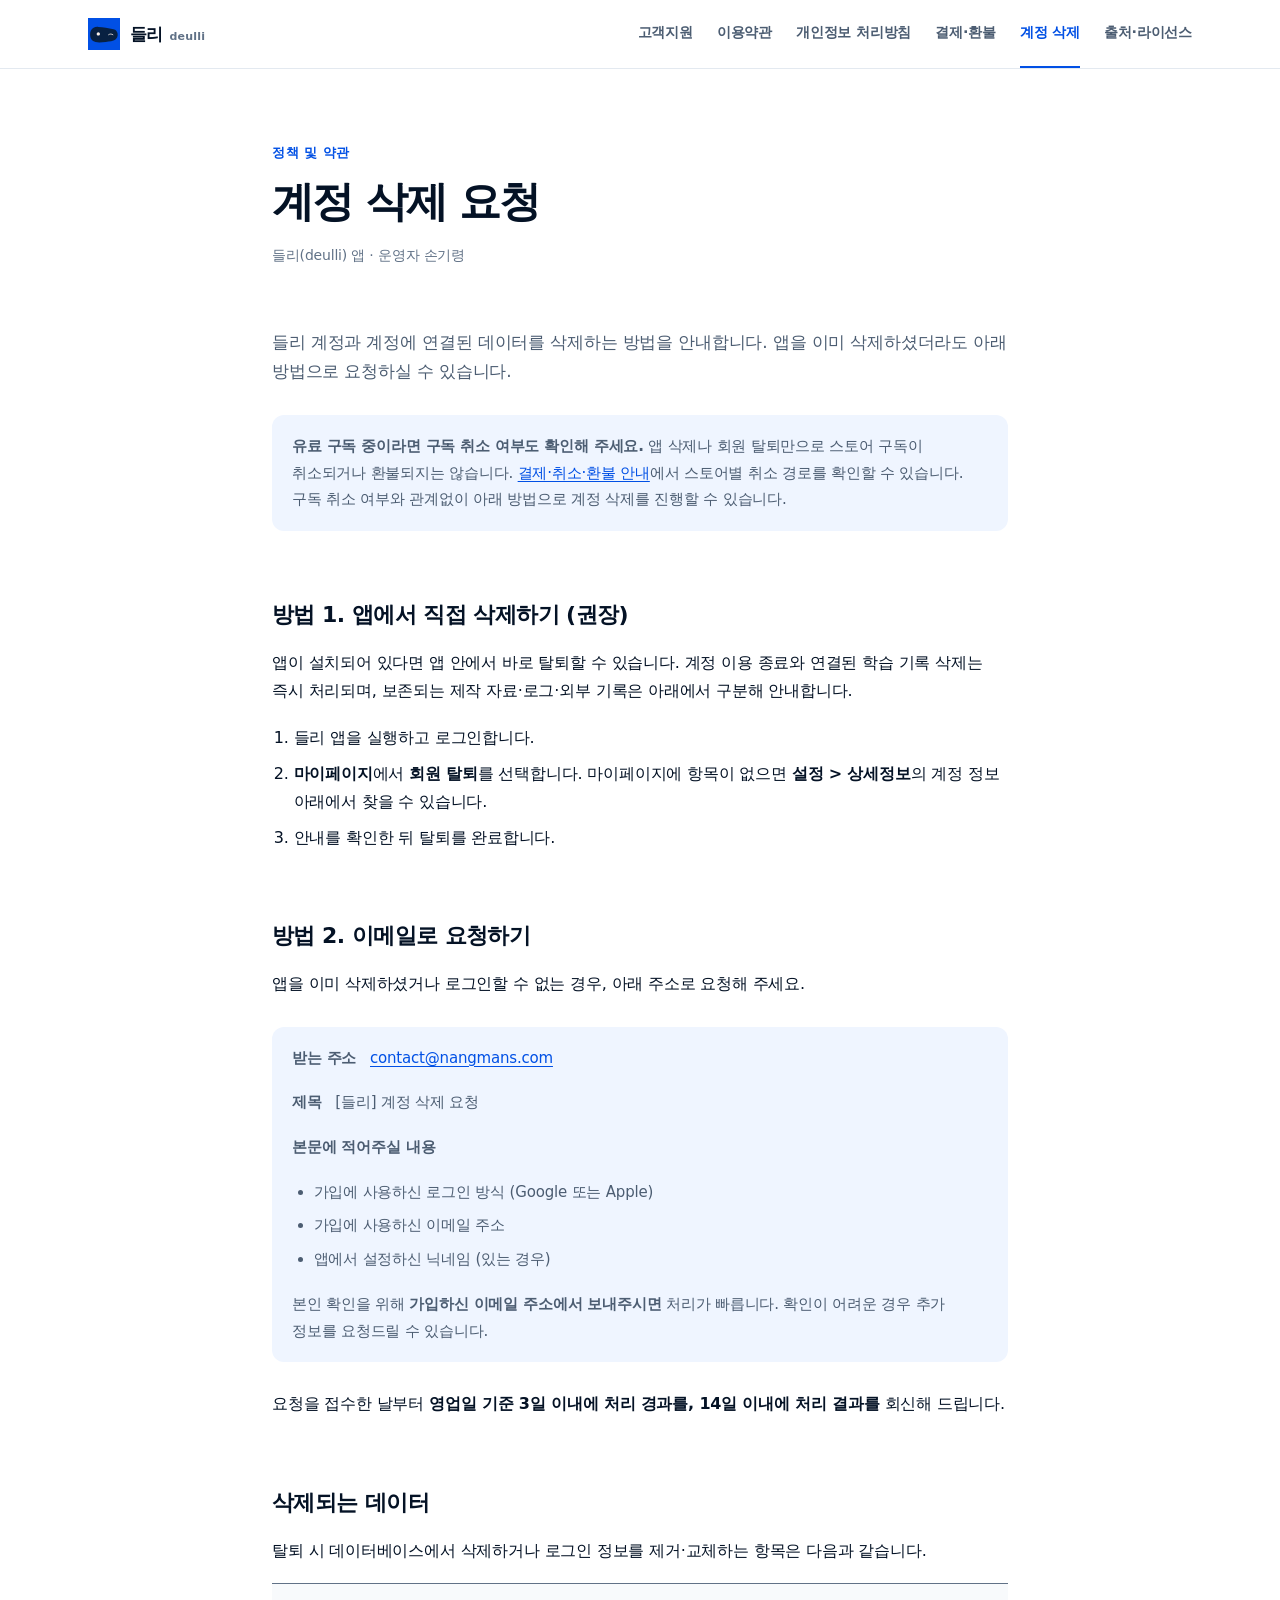
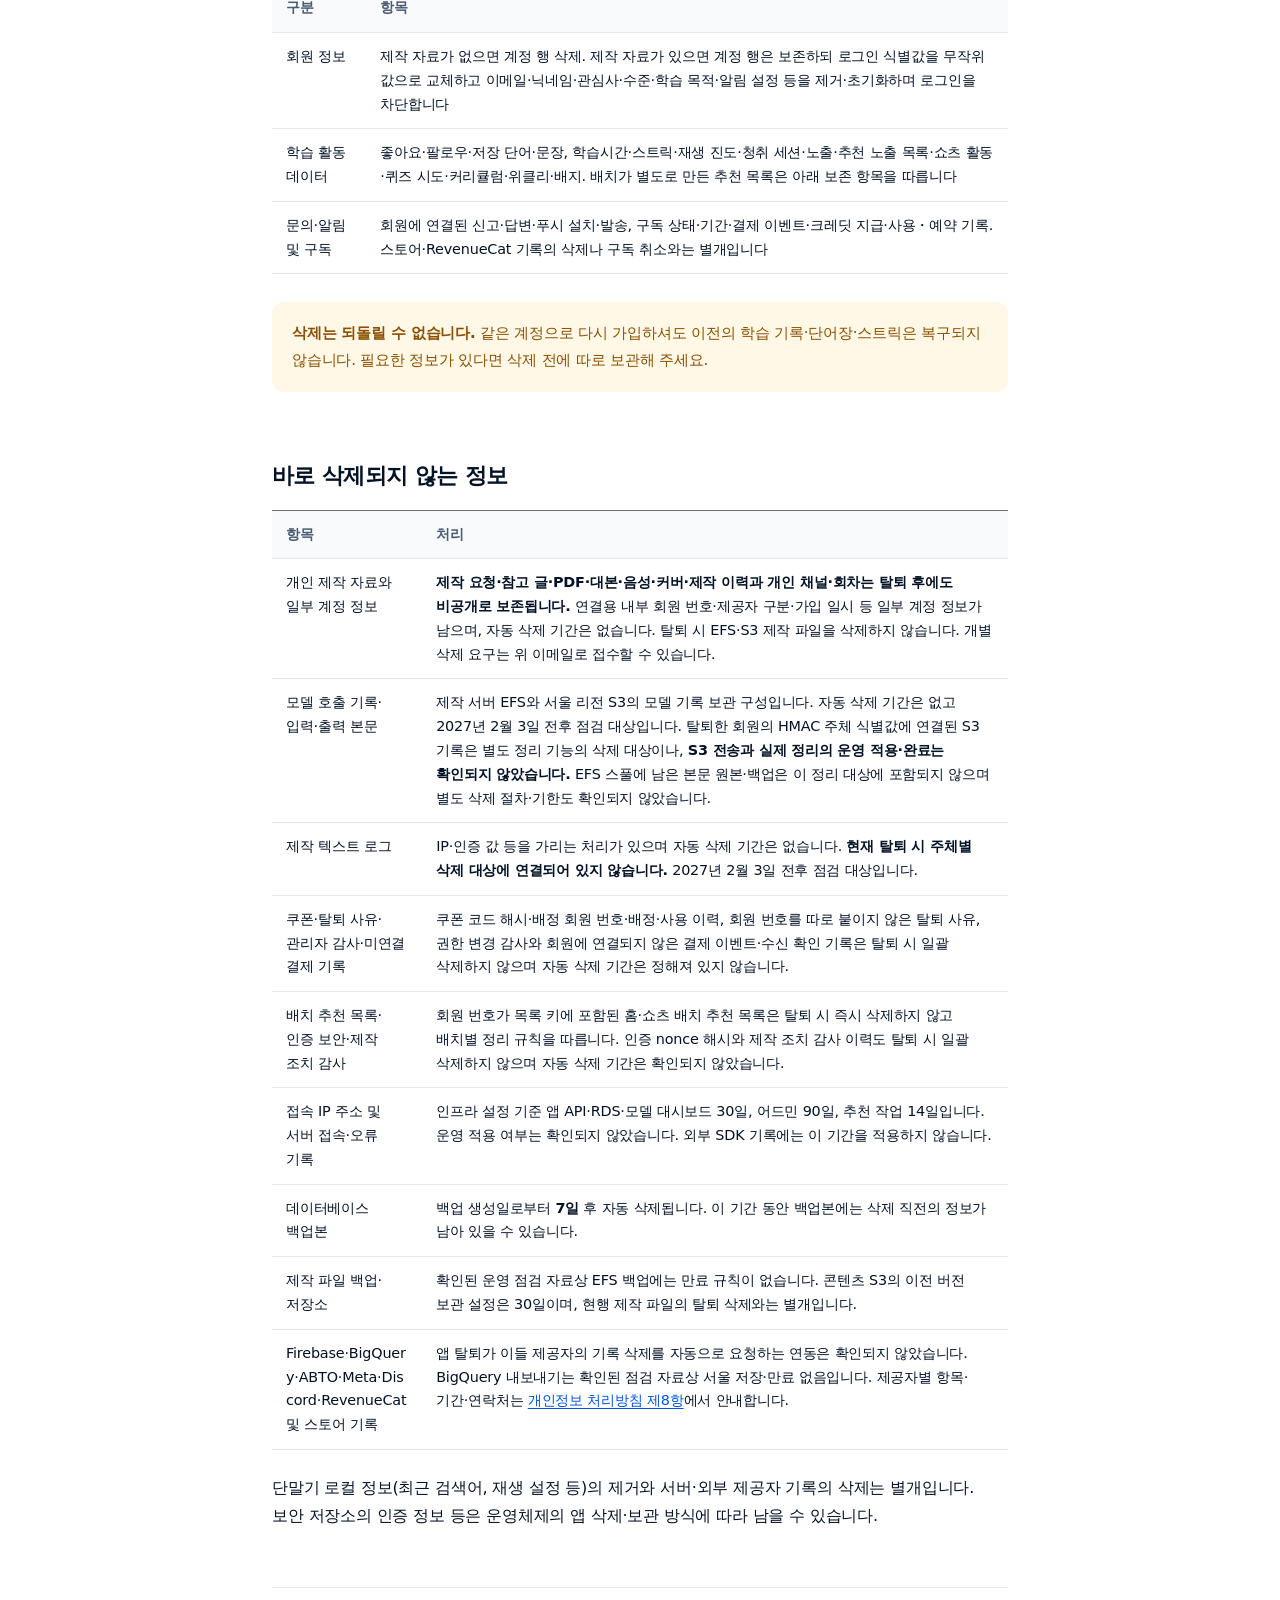
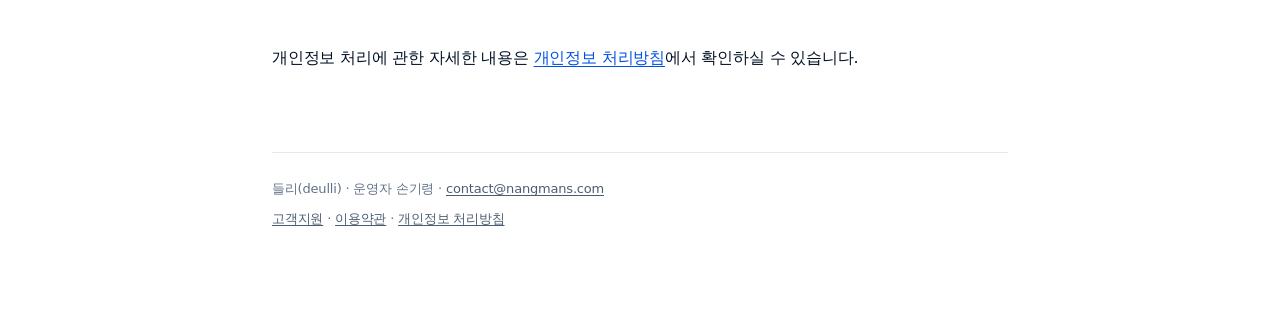
==== commit 03324781: "docs(policy): revise privacy notice for collection and retention 개인정보 처리방침을 1.1(2026-11-06)로 개정하고 기존" ====
--- a/account-deletion.html
+++ b/account-deletion.html
@@ -54,7 +54,7 @@
 </div>
 
 <h2>방법 1. 앱에서 직접 삭제하기 (권장)</h2>
-<p>앱이 설치되어 있다면 앱 안에서 바로 삭제할 수 있습니다. 별도의 요청이나 대기 없이 <strong>즉시 처리</strong>됩니다.</p>
+<p>앱이 설치되어 있다면 앱 안에서 바로 탈퇴할 수 있습니다. 계정 이용 종료와 연결된 학습 기록 삭제는 즉시 처리되며, 보존되는 제작 자료·로그·외부 기록은 아래에서 구분해 안내합니다.</p>
 <ol>
 	<li>들리 앱을 실행하고 로그인합니다.</li>
 	<li><strong>마이페이지</strong>에서 <strong>회원 탈퇴</strong>를 선택합니다. 마이페이지에 항목이 없으면 <strong>설정 &gt; 상세정보</strong>의 계정 정보 아래에서 찾을 수 있습니다.</li>
@@ -79,13 +79,14 @@
 <p>요청을 접수한 날부터 <strong>영업일 기준 3일 이내에 처리 경과를, 14일 이내에 처리 결과를</strong> 회신해 드립니다.</p>
 
 <h2>삭제되는 데이터</h2>
-<p>계정을 삭제하면 다음 정보가 <strong>데이터베이스에서 즉시 영구 삭제</strong>됩니다.</p>
+<p>탈퇴 시 데이터베이스에서 삭제하거나 로그인 정보를 제거·교체하는 항목은 다음과 같습니다.</p>
 <div class="table-scroll">
 <table>
 <tbody>
 	<tr><th>구분</th><th>항목</th></tr>
-	<tr><td>회원 정보</td><td>소셜 로그인 제공자 구분, 제공자 고유 식별자, 이메일 주소, 닉네임, 가입 일시</td></tr>
-	<tr><td>학습 활동 데이터</td><td>좋아요 기록, 채널 팔로우 기록, 단어장, 학습시간 및 연속 학습일(스트릭) 기록</td></tr>
+	<tr><td>회원 정보</td><td>제작 자료가 없으면 계정 행 삭제. 제작 자료가 있으면 계정 행은 보존하되 로그인 식별값을 무작위 값으로 교체하고 이메일·닉네임·관심사·수준·학습 목적·알림 설정 등을 제거·초기화하며 로그인을 차단합니다</td></tr>
+	<tr><td>학습 활동 데이터</td><td>좋아요·팔로우·저장 단어·문장, 학습시간·스트릭·재생 진도·청취 세션·노출·추천 노출 목록·쇼츠 활동·퀴즈 시도·커리큘럼·위클리·배지. 배치가 별도로 만든 추천 목록은 아래 보존 항목을 따릅니다</td></tr>
+	<tr><td>문의·알림 및 구독</td><td>회원에 연결된 신고·답변·푸시 설치·발송, 구독 상태·기간·결제 이벤트·크레딧 지급·사용・예약 기록. 스토어·RevenueCat 기록의 삭제나 구독 취소와는 별개입니다</td></tr>
 </tbody>
 </table>
 </div>
@@ -99,13 +100,20 @@
 <table>
 <tbody>
 	<tr><th>항목</th><th>처리</th></tr>
-	<tr><td>접속 IP 주소 및 서버 접속 기록</td><td>기록일로부터 <strong>30일</strong> 후 자동 삭제됩니다. 계정과 연결되어 저장되지 않습니다.</td></tr>
+	<tr><td>개인 제작 자료와 일부 계정 정보</td><td><strong>제작 요청·참고 글·PDF·대본·음성·커버·제작 이력과 개인 채널·회차는 탈퇴 후에도 비공개로 보존됩니다.</strong> 연결용 내부 회원 번호·제공자 구분·가입 일시 등 일부 계정 정보가 남으며, 자동 삭제 기간은 없습니다. 탈퇴 시 EFS·S3 제작 파일을 삭제하지 않습니다. 개별 삭제 요구는 위 이메일로 접수할 수 있습니다.</td></tr>
+	<tr><td>모델 호출 기록·입력·출력 본문</td><td>제작 서버 EFS와 서울 리전 S3의 모델 기록 보관 구성입니다. 자동 삭제 기간은 없고 2027년 2월 3일 전후 점검 대상입니다. 탈퇴한 회원의 HMAC 주체 식별값에 연결된 S3 기록은 별도 정리 기능의 삭제 대상이나, <strong>S3 전송과 실제 정리의 운영 적용·완료는 확인되지 않았습니다.</strong> EFS 스풀에 남은 본문 원본·백업은 이 정리 대상에 포함되지 않으며 별도 삭제 절차·기한도 확인되지 않았습니다.</td></tr>
+	<tr><td>제작 텍스트 로그</td><td>IP·인증 값 등을 가리는 처리가 있으며 자동 삭제 기간은 없습니다. <strong>현재 탈퇴 시 주체별 삭제 대상에 연결되어 있지 않습니다.</strong> 2027년 2월 3일 전후 점검 대상입니다.</td></tr>
+	<tr><td>쿠폰·탈퇴 사유·관리자 감사·미연결 결제 기록</td><td>쿠폰 코드 해시·배정 회원 번호·배정·사용 이력, 회원 번호를 따로 붙이지 않은 탈퇴 사유, 권한 변경 감사와 회원에 연결되지 않은 결제 이벤트·수신 확인 기록은 탈퇴 시 일괄 삭제하지 않으며 자동 삭제 기간은 정해져 있지 않습니다.</td></tr>
+	<tr><td>배치 추천 목록·인증 보안·제작 조치 감사</td><td>회원 번호가 목록 키에 포함된 홈·쇼츠 배치 추천 목록은 탈퇴 시 즉시 삭제하지 않고 배치별 정리 규칙을 따릅니다. 인증 nonce 해시와 제작 조치 감사 이력도 탈퇴 시 일괄 삭제하지 않으며 자동 삭제 기간은 확인되지 않았습니다.</td></tr>
+	<tr><td>접속 IP 주소 및 서버 접속·오류 기록</td><td>인프라 설정 기준 앱 API·RDS·모델 대시보드 30일, 어드민 90일, 추천 작업 14일입니다. 운영 적용 여부는 확인되지 않았습니다. 외부 SDK 기록에는 이 기간을 적용하지 않습니다.</td></tr>
 	<tr><td>데이터베이스 백업본</td><td>백업 생성일로부터 <strong>7일</strong> 후 자동 삭제됩니다. 이 기간 동안 백업본에는 삭제 직전의 정보가 남아 있을 수 있습니다.</td></tr>
+	<tr><td>제작 파일 백업·저장소</td><td>확인된 운영 점검 자료상 EFS 백업에는 만료 규칙이 없습니다. 콘텐츠 S3의 이전 버전 보관 설정은 30일이며, 현행 제작 파일의 탈퇴 삭제와는 별개입니다.</td></tr>
+	<tr><td>Firebase·BigQuery·ABTO·Meta·Discord·RevenueCat 및 스토어 기록</td><td>앱 탈퇴가 이들 제공자의 기록 삭제를 자동으로 요청하는 연동은 확인되지 않았습니다. BigQuery 내보내기는 확인된 점검 자료상 서울 저장·만료 없음입니다. 제공자별 항목·기간·연락처는 <a href="/privacy#s8">개인정보 처리방침 제8항</a>에서 안내합니다.</td></tr>
 </tbody>
 </table>
 </div>
 
-<p>단말기에만 저장되는 정보(최근 검색어, 재생 설정 등)는 <strong>앱을 삭제하면 함께 삭제</strong>됩니다.</p>
+<p>단말기 로컬 정보(최근 검색어, 재생 설정 등)의 제거와 서버·외부 제공자 기록의 삭제는 별개입니다. 보안 저장소의 인증 정보 등은 운영체제의 앱 삭제·보관 방식에 따라 남을 수 있습니다.</p>
 
 <hr>
 
--- a/styles.css
+++ b/styles.css
@@ -53,7 +53,8 @@
 }
 
 a:focus-visible,
-summary:focus-visible {
+summary:focus-visible,
+.table-scroll:focus-visible {
 	outline: 3px solid var(--action-primary);
 	outline-offset: 3px;
 	border-radius: 4px;
@@ -362,6 +363,11 @@
 	min-width: 52rem;
 }
 
+/* 국외 이전 7개 열의 본문·기간을 읽을 수 있도록 표 안에서 가로로 이동한다. */
+table.privacy-transfers {
+	min-width: 84rem;
+}
+
 table {
 	width: 100%;
 	min-width: 30rem;
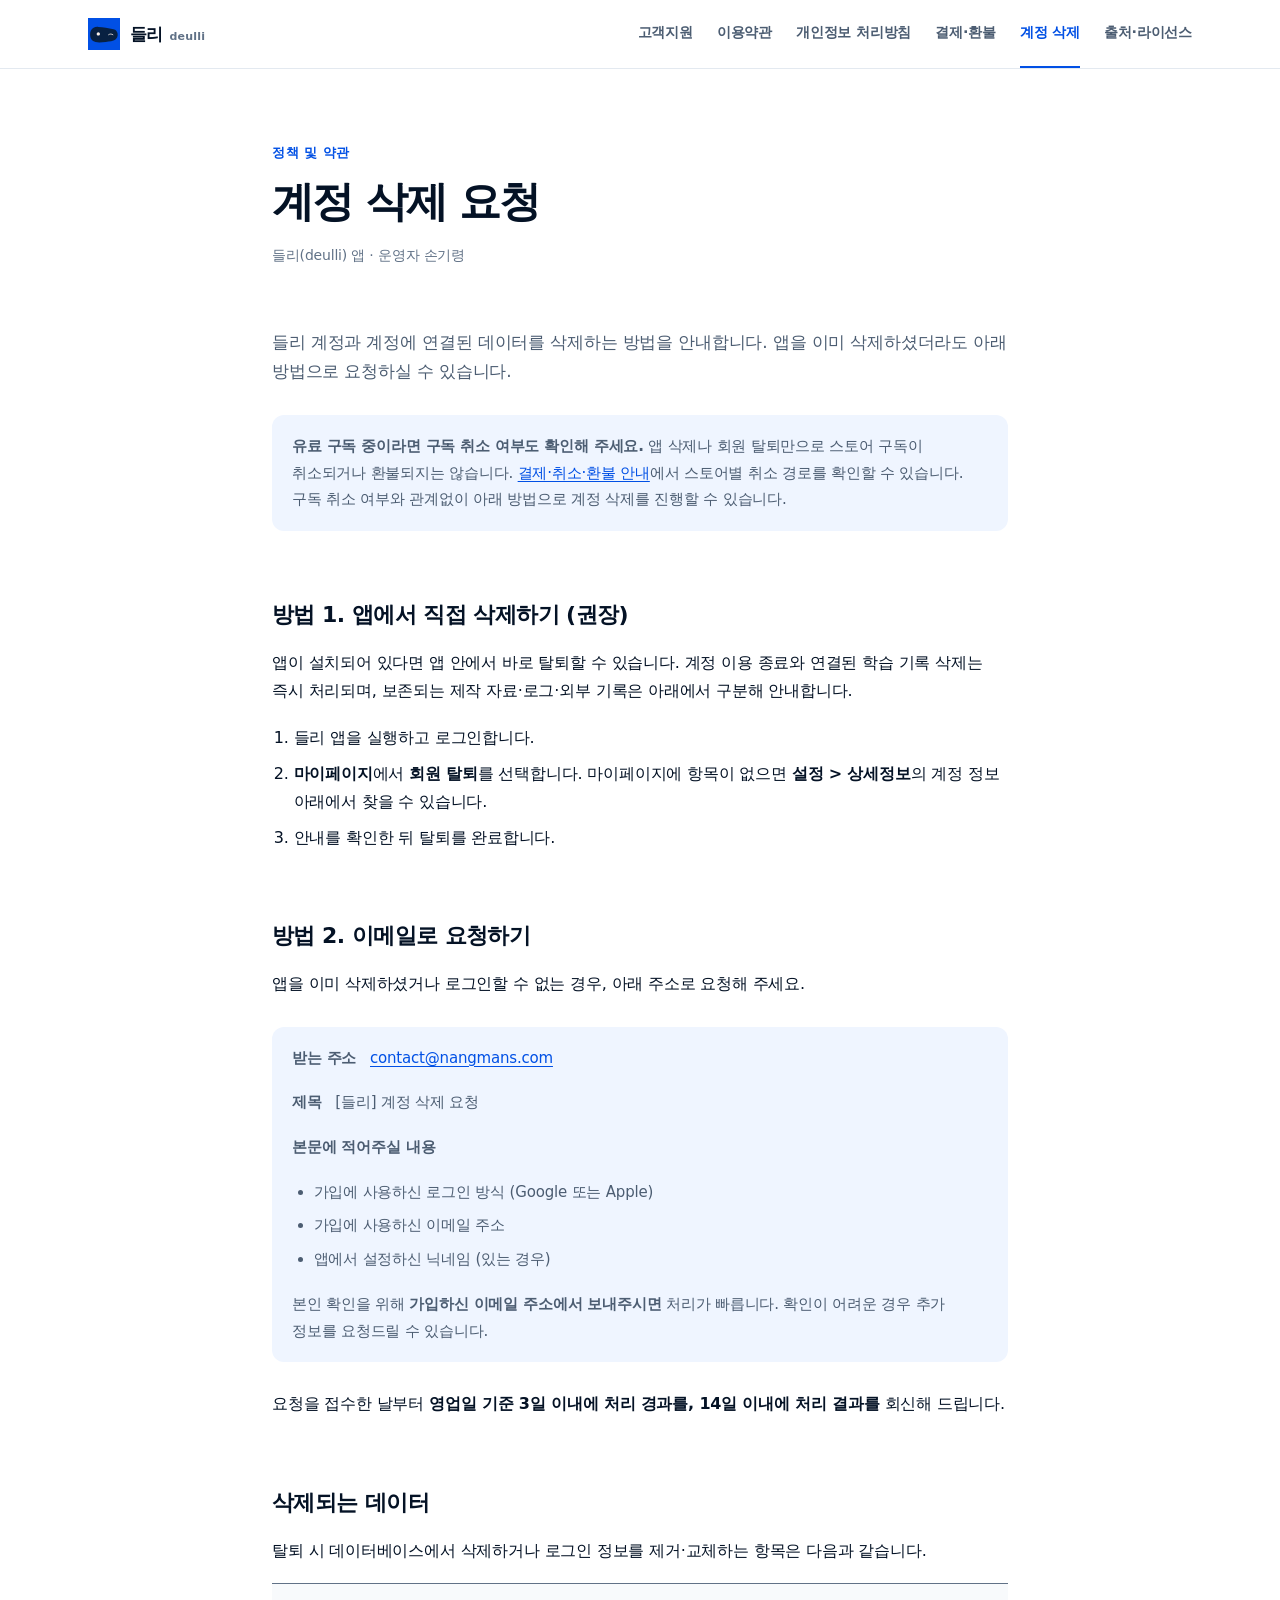
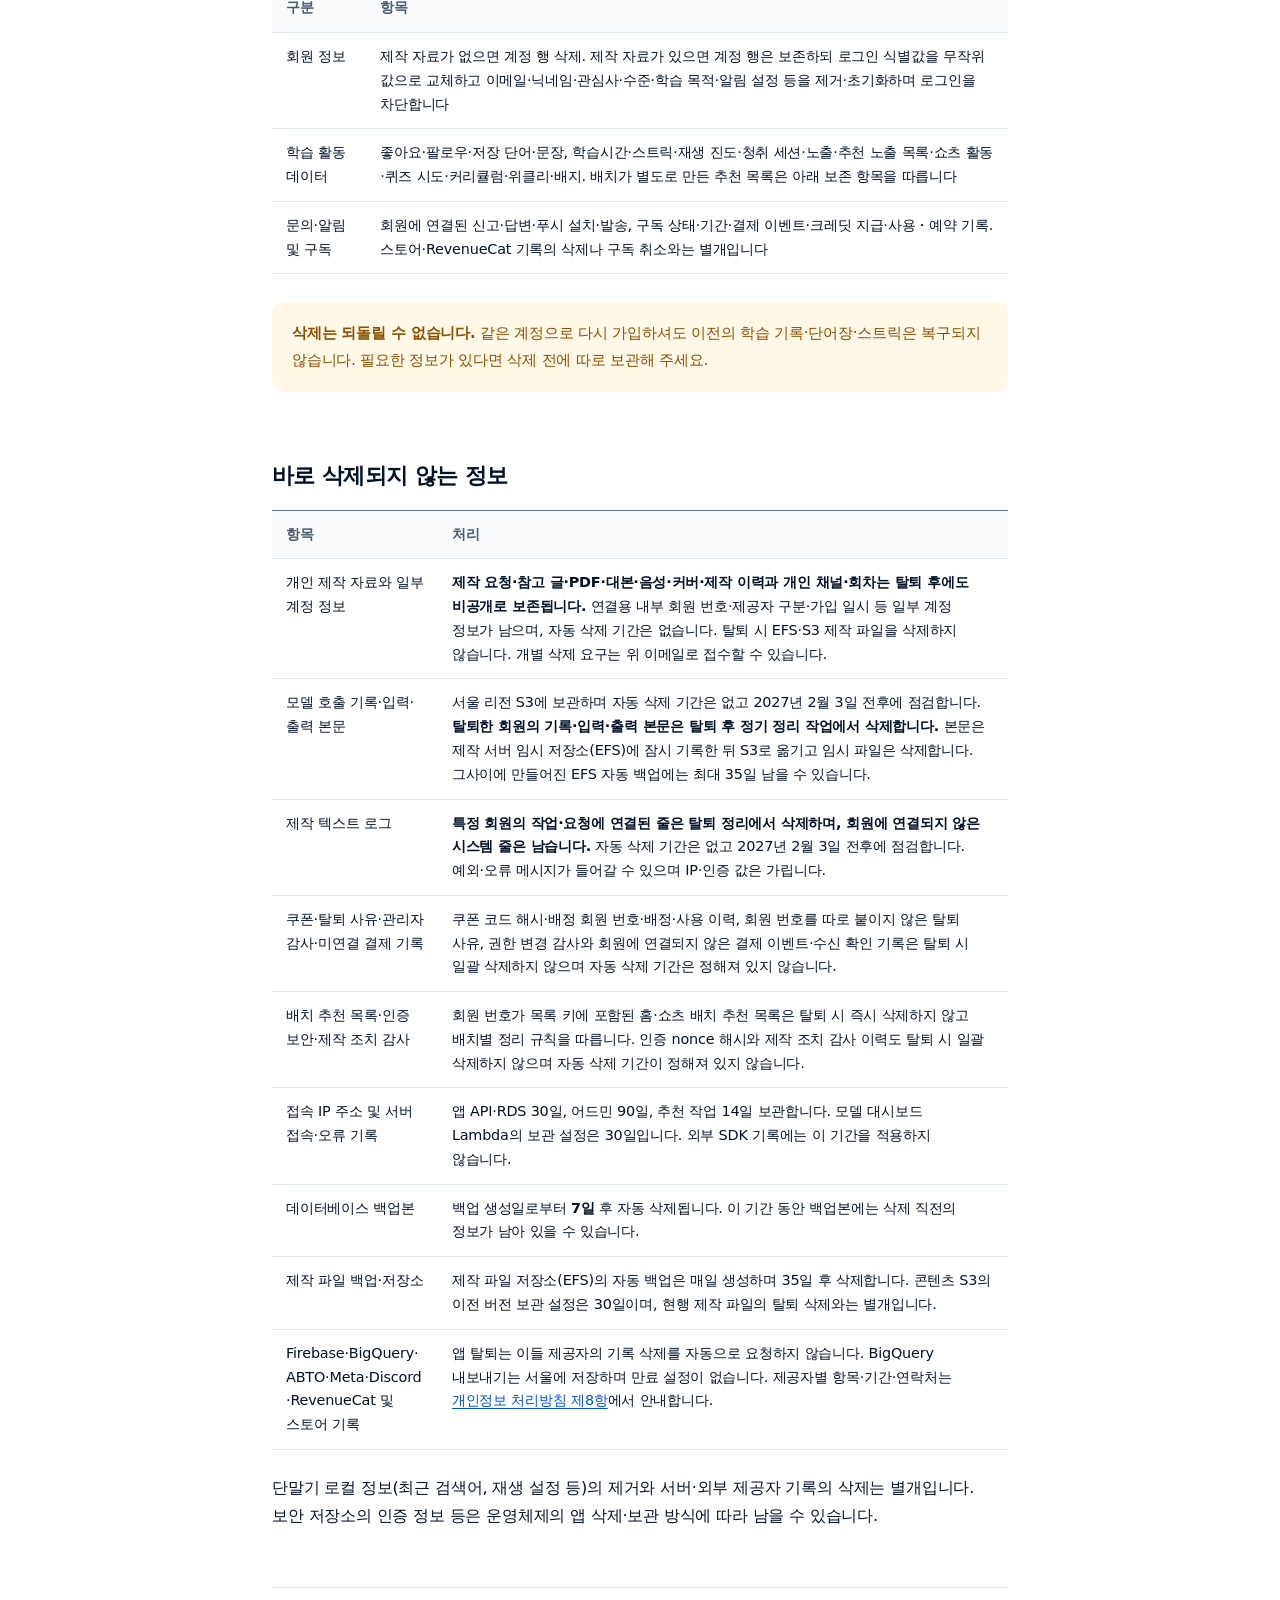
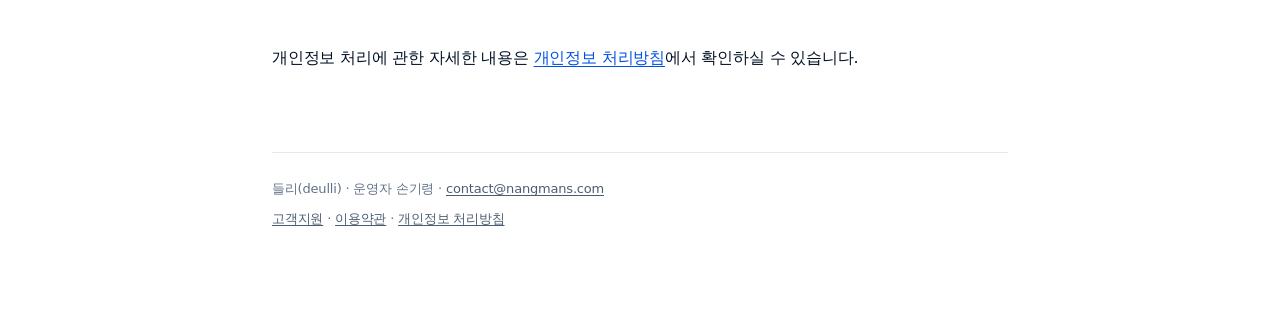
==== commit 63f9b399: "docs(policy): clarify public privacy and deletion notices 공개 처리방침과 계정 삭제·고객지원 문구를 확정한 운영 방침에 맞춰 단정형으" ====
--- a/account-deletion.html
+++ b/account-deletion.html
@@ -101,14 +101,14 @@
 <tbody>
 	<tr><th>항목</th><th>처리</th></tr>
 	<tr><td>개인 제작 자료와 일부 계정 정보</td><td><strong>제작 요청·참고 글·PDF·대본·음성·커버·제작 이력과 개인 채널·회차는 탈퇴 후에도 비공개로 보존됩니다.</strong> 연결용 내부 회원 번호·제공자 구분·가입 일시 등 일부 계정 정보가 남으며, 자동 삭제 기간은 없습니다. 탈퇴 시 EFS·S3 제작 파일을 삭제하지 않습니다. 개별 삭제 요구는 위 이메일로 접수할 수 있습니다.</td></tr>
-	<tr><td>모델 호출 기록·입력·출력 본문</td><td>제작 서버 EFS와 서울 리전 S3의 모델 기록 보관 구성입니다. 자동 삭제 기간은 없고 2027년 2월 3일 전후 점검 대상입니다. 탈퇴한 회원의 HMAC 주체 식별값에 연결된 S3 기록은 별도 정리 기능의 삭제 대상이나, <strong>S3 전송과 실제 정리의 운영 적용·완료는 확인되지 않았습니다.</strong> EFS 스풀에 남은 본문 원본·백업은 이 정리 대상에 포함되지 않으며 별도 삭제 절차·기한도 확인되지 않았습니다.</td></tr>
-	<tr><td>제작 텍스트 로그</td><td>IP·인증 값 등을 가리는 처리가 있으며 자동 삭제 기간은 없습니다. <strong>현재 탈퇴 시 주체별 삭제 대상에 연결되어 있지 않습니다.</strong> 2027년 2월 3일 전후 점검 대상입니다.</td></tr>
+	<tr><td>모델 호출 기록·입력·출력 본문</td><td>서울 리전 S3에 보관하며 자동 삭제 기간은 없고 2027년 2월 3일 전후에 점검합니다. <strong>탈퇴한 회원의 기록·입력·출력 본문은 탈퇴 후 정기 정리 작업에서 삭제합니다.</strong> 본문은 제작 서버 임시 저장소(EFS)에 잠시 기록한 뒤 S3로 옮기고 임시 파일은 삭제합니다. 그사이에 만들어진 EFS 자동 백업에는 최대 35일 남을 수 있습니다.</td></tr>
+	<tr><td>제작 텍스트 로그</td><td><strong>특정 회원의 작업·요청에 연결된 줄은 탈퇴 정리에서 삭제하며, 회원에 연결되지 않은 시스템 줄은 남습니다.</strong> 자동 삭제 기간은 없고 2027년 2월 3일 전후에 점검합니다. 예외·오류 메시지가 들어갈 수 있으며 IP·인증 값은 가립니다.</td></tr>
 	<tr><td>쿠폰·탈퇴 사유·관리자 감사·미연결 결제 기록</td><td>쿠폰 코드 해시·배정 회원 번호·배정·사용 이력, 회원 번호를 따로 붙이지 않은 탈퇴 사유, 권한 변경 감사와 회원에 연결되지 않은 결제 이벤트·수신 확인 기록은 탈퇴 시 일괄 삭제하지 않으며 자동 삭제 기간은 정해져 있지 않습니다.</td></tr>
-	<tr><td>배치 추천 목록·인증 보안·제작 조치 감사</td><td>회원 번호가 목록 키에 포함된 홈·쇼츠 배치 추천 목록은 탈퇴 시 즉시 삭제하지 않고 배치별 정리 규칙을 따릅니다. 인증 nonce 해시와 제작 조치 감사 이력도 탈퇴 시 일괄 삭제하지 않으며 자동 삭제 기간은 확인되지 않았습니다.</td></tr>
-	<tr><td>접속 IP 주소 및 서버 접속·오류 기록</td><td>인프라 설정 기준 앱 API·RDS·모델 대시보드 30일, 어드민 90일, 추천 작업 14일입니다. 운영 적용 여부는 확인되지 않았습니다. 외부 SDK 기록에는 이 기간을 적용하지 않습니다.</td></tr>
+	<tr><td>배치 추천 목록·인증 보안·제작 조치 감사</td><td>회원 번호가 목록 키에 포함된 홈·쇼츠 배치 추천 목록은 탈퇴 시 즉시 삭제하지 않고 배치별 정리 규칙을 따릅니다. 인증 nonce 해시와 제작 조치 감사 이력도 탈퇴 시 일괄 삭제하지 않으며 자동 삭제 기간이 정해져 있지 않습니다.</td></tr>
+	<tr><td>접속 IP 주소 및 서버 접속·오류 기록</td><td>앱 API·RDS 30일, 어드민 90일, 추천 작업 14일 보관합니다. 모델 대시보드 Lambda의 보관 설정은 30일입니다. 외부 SDK 기록에는 이 기간을 적용하지 않습니다.</td></tr>
 	<tr><td>데이터베이스 백업본</td><td>백업 생성일로부터 <strong>7일</strong> 후 자동 삭제됩니다. 이 기간 동안 백업본에는 삭제 직전의 정보가 남아 있을 수 있습니다.</td></tr>
-	<tr><td>제작 파일 백업·저장소</td><td>확인된 운영 점검 자료상 EFS 백업에는 만료 규칙이 없습니다. 콘텐츠 S3의 이전 버전 보관 설정은 30일이며, 현행 제작 파일의 탈퇴 삭제와는 별개입니다.</td></tr>
-	<tr><td>Firebase·BigQuery·ABTO·Meta·Discord·RevenueCat 및 스토어 기록</td><td>앱 탈퇴가 이들 제공자의 기록 삭제를 자동으로 요청하는 연동은 확인되지 않았습니다. BigQuery 내보내기는 확인된 점검 자료상 서울 저장·만료 없음입니다. 제공자별 항목·기간·연락처는 <a href="/privacy#s8">개인정보 처리방침 제8항</a>에서 안내합니다.</td></tr>
+	<tr><td>제작 파일 백업·저장소</td><td>제작 파일 저장소(EFS)의 자동 백업은 매일 생성하며 35일 후 삭제합니다. 콘텐츠 S3의 이전 버전 보관 설정은 30일이며, 현행 제작 파일의 탈퇴 삭제와는 별개입니다.</td></tr>
+	<tr><td>Firebase·BigQuery·ABTO·Meta·Discord·RevenueCat 및 스토어 기록</td><td>앱 탈퇴는 이들 제공자의 기록 삭제를 자동으로 요청하지 않습니다. BigQuery 내보내기는 서울에 저장하며 만료 설정이 없습니다. 제공자별 항목·기간·연락처는 <a href="/privacy#s8">개인정보 처리방침 제8항</a>에서 안내합니다.</td></tr>
 </tbody>
 </table>
 </div>
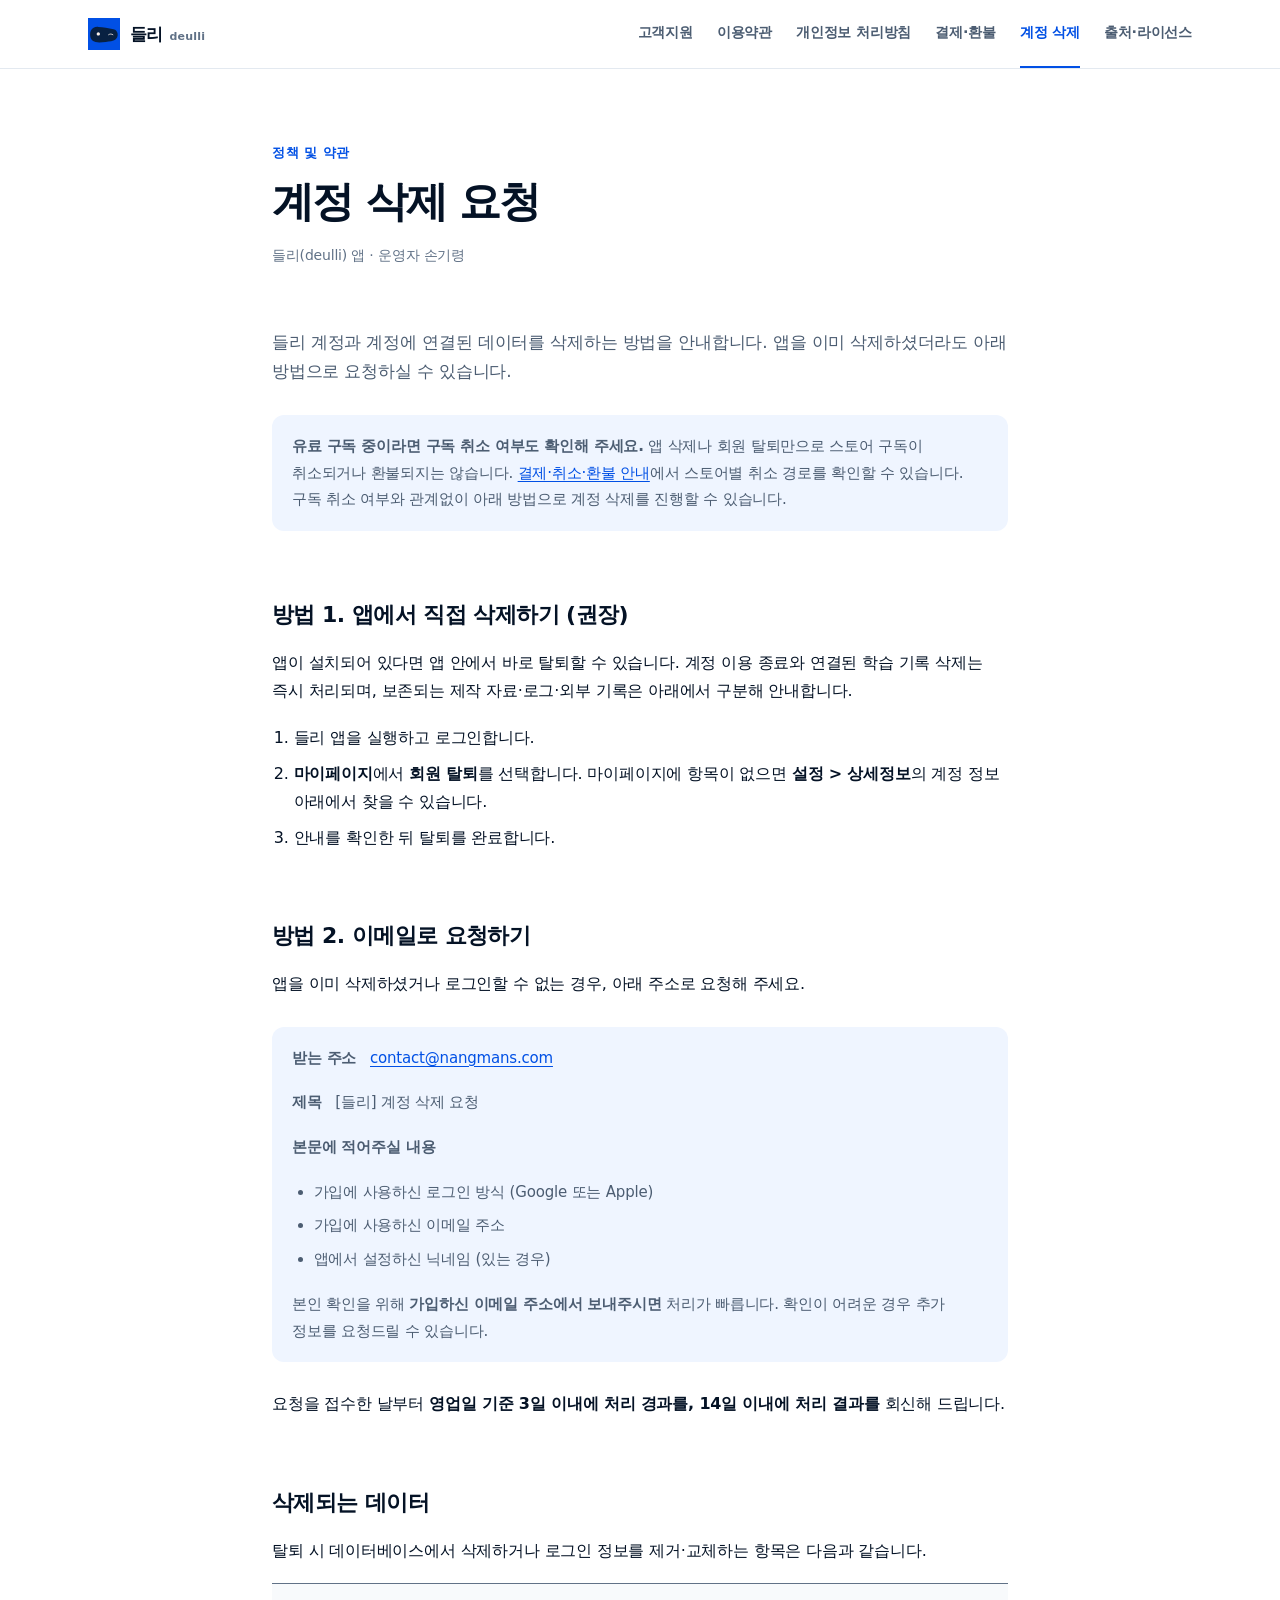
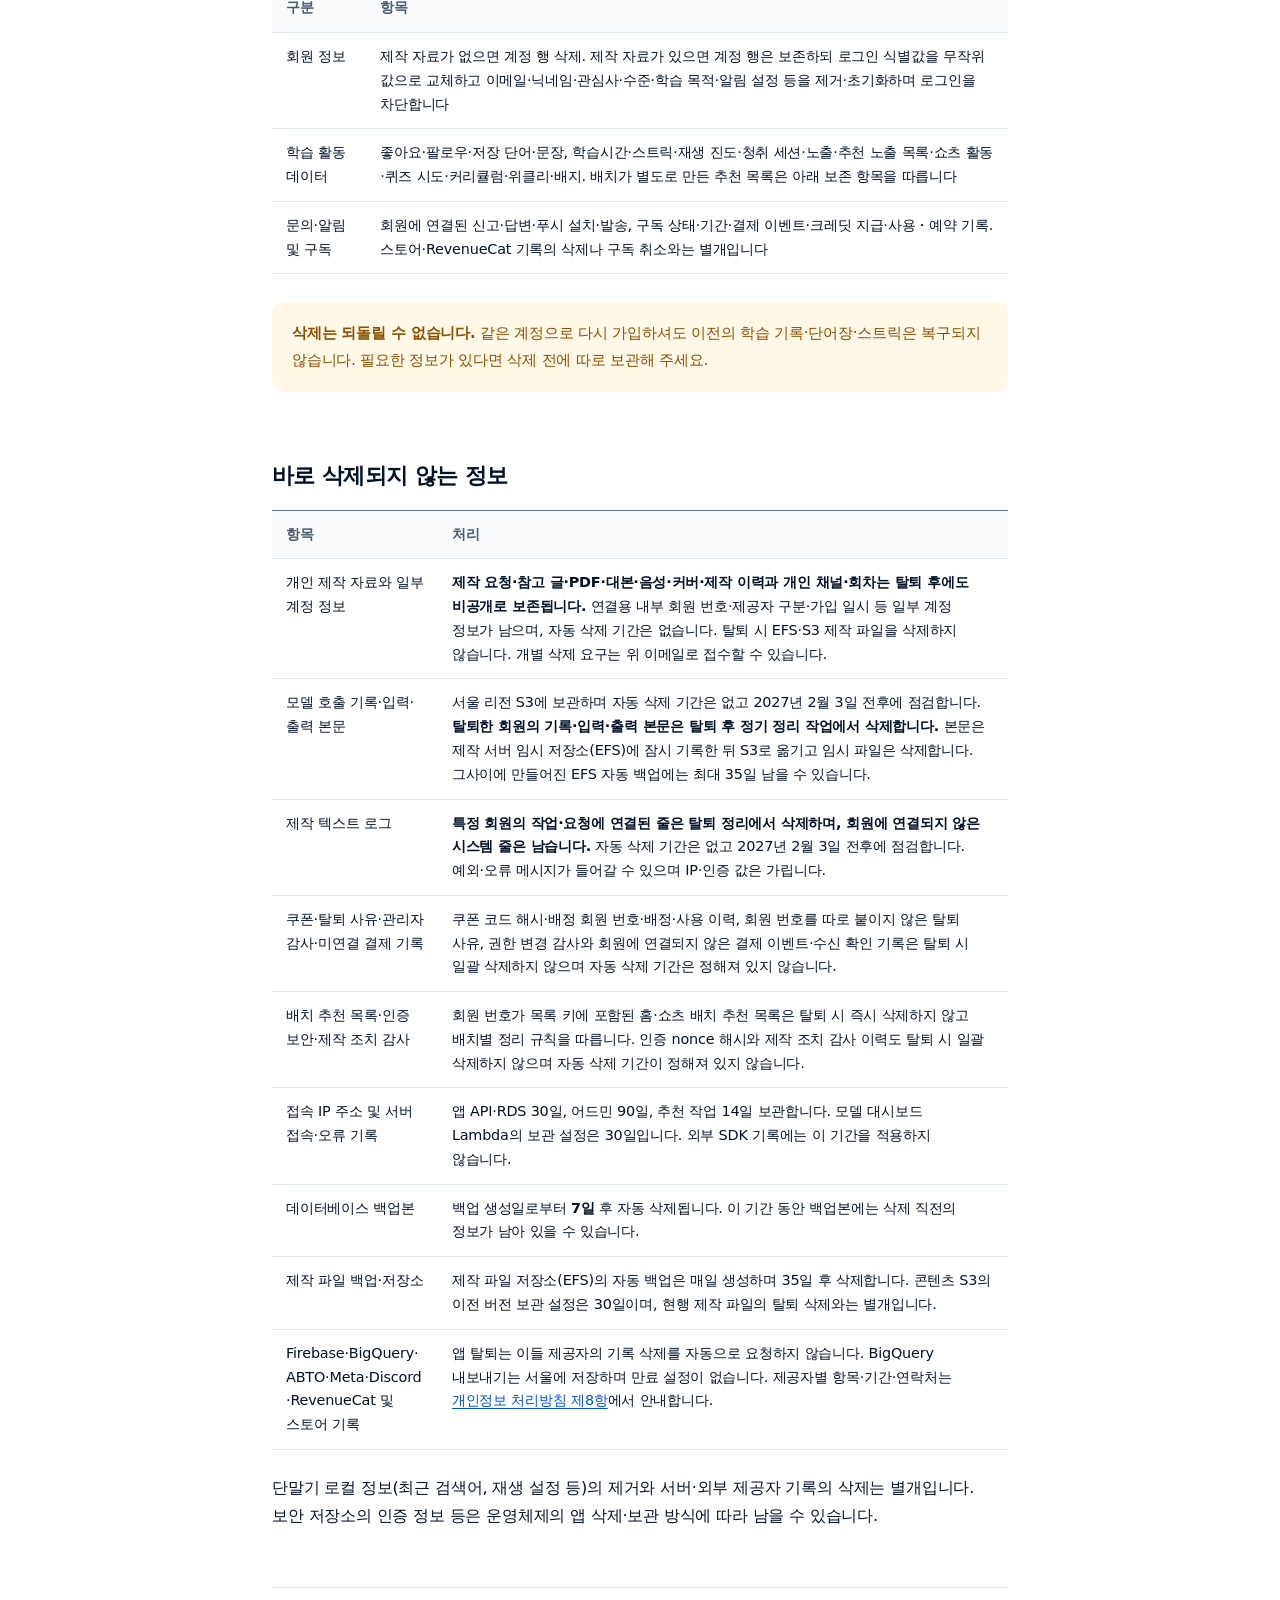
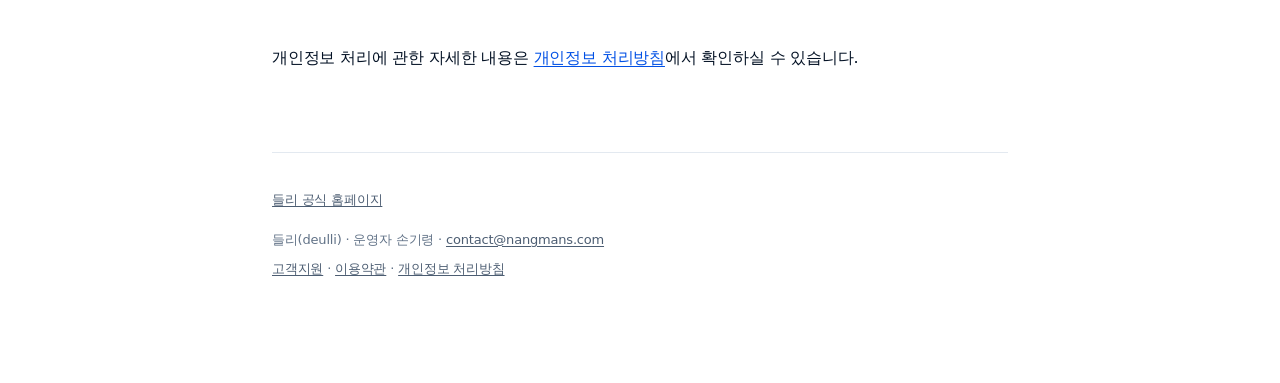
==== commit 759113ae: "Link policy readers to the official Deulli website" ====
--- a/account-deletion.html
+++ b/account-deletion.html
@@ -122,6 +122,7 @@
 </article>
 
 <footer class="doc">
+	<p><a class="official-home-link" href="https://deulli.com/">들리 공식 홈페이지</a></p>
 	<p>들리(deulli) · 운영자 손기령 · <a href="mailto:contact@nangmans.com">contact@nangmans.com</a></p>
 	<p><a href="/support">고객지원</a> · <a href="/terms">이용약관</a> · <a href="/privacy">개인정보 처리방침</a></p>
 </footer>
--- a/styles.css
+++ b/styles.css
@@ -503,6 +503,12 @@
 	color: var(--text-secondary);
 }
 
+footer.doc .official-home-link {
+	display: inline-flex;
+	align-items: center;
+	min-height: 44px;
+}
+
 .redirect {
 	display: grid;
 	min-height: 100vh;
